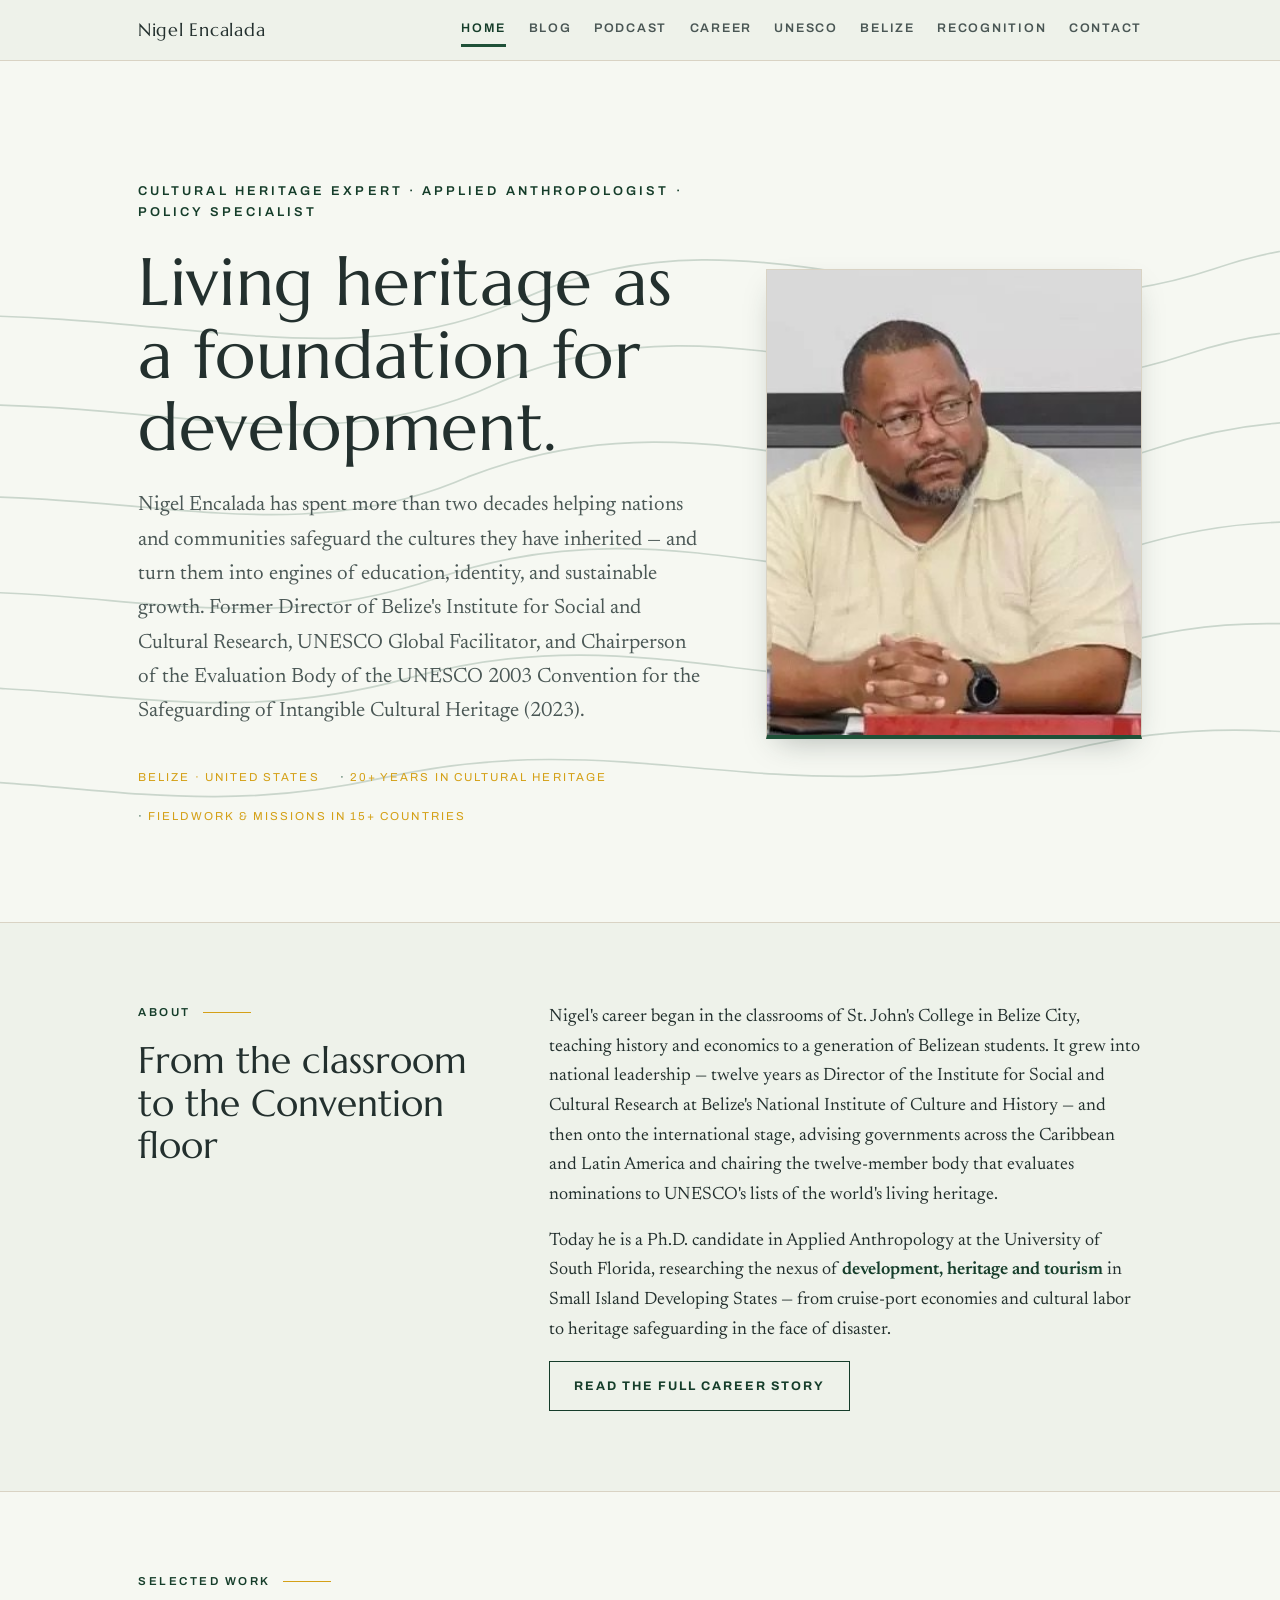
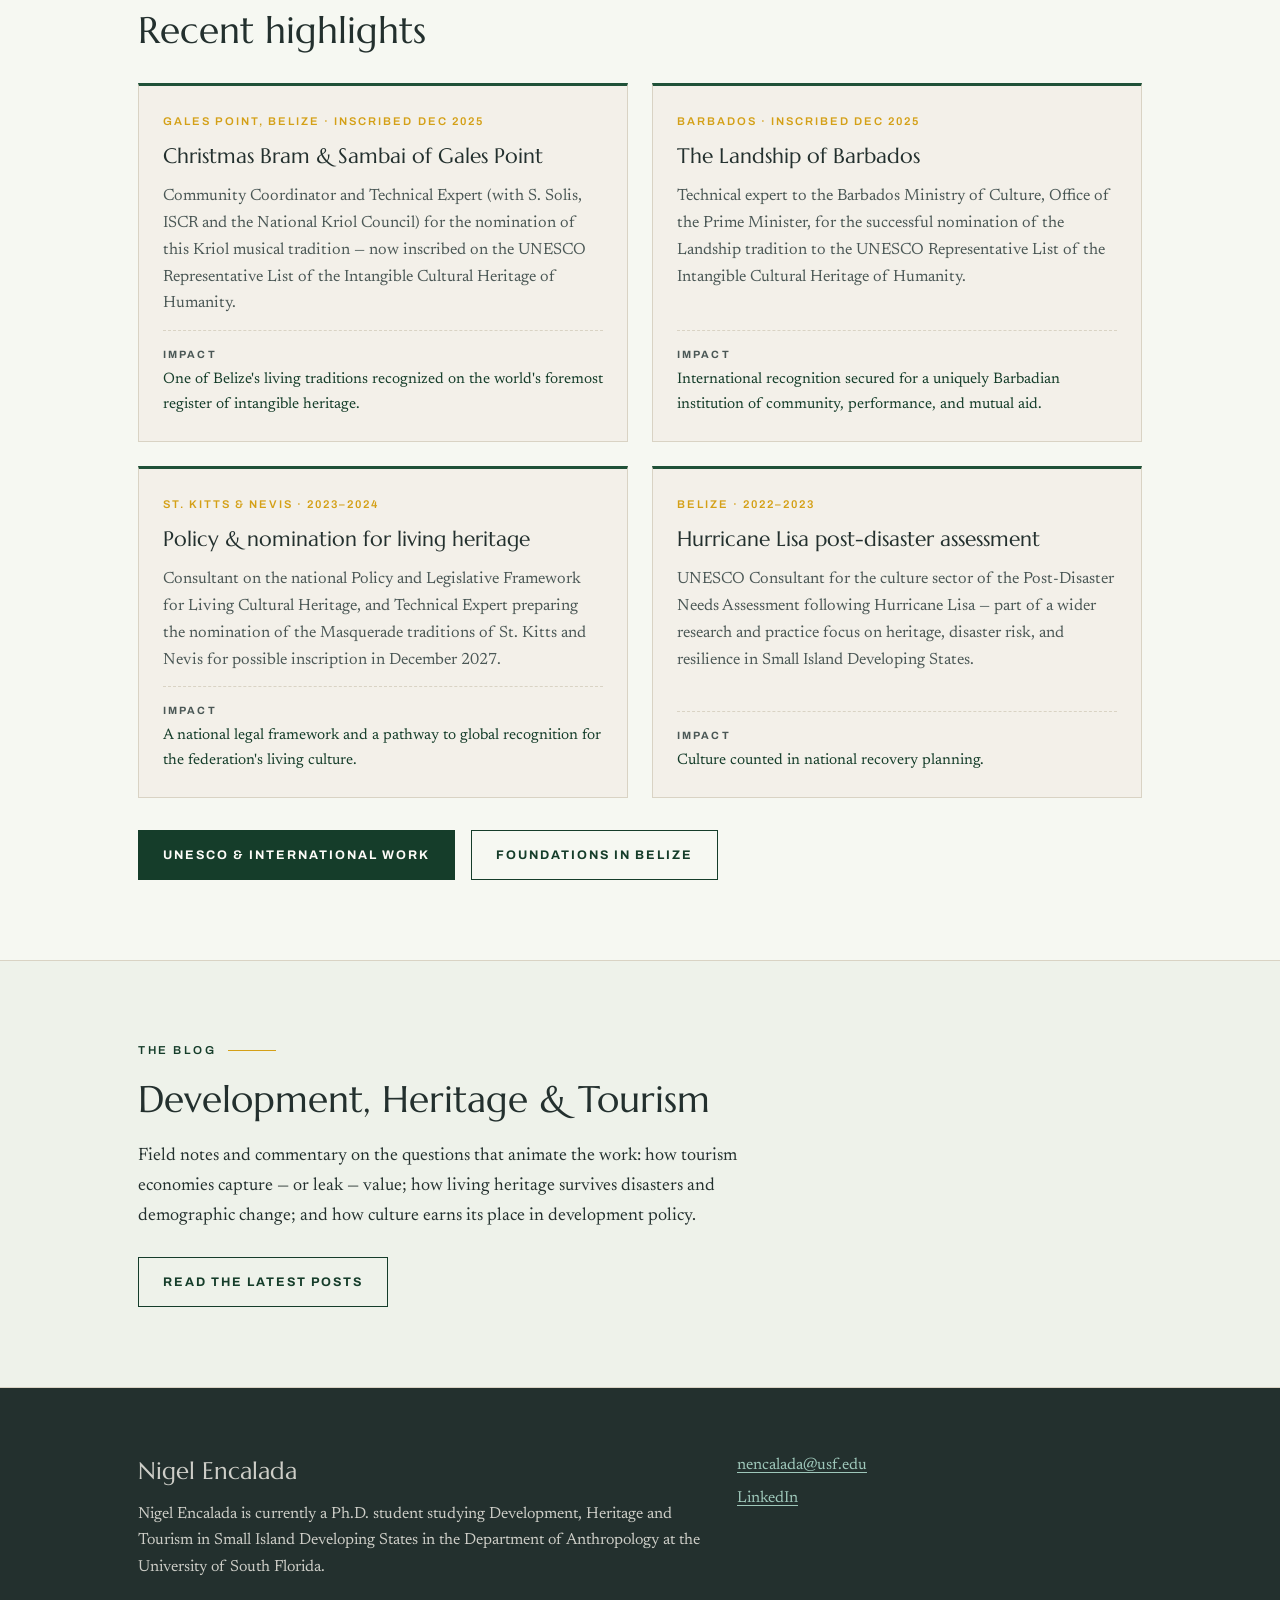
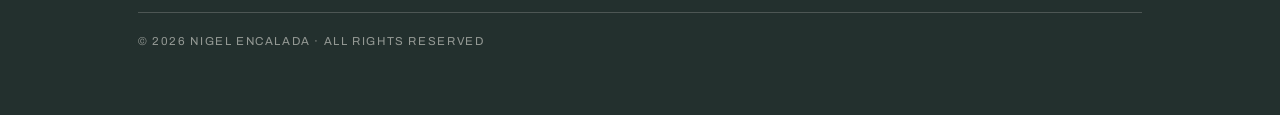
==== index.html @ ee29b657 "Add files via upload" ====
<!DOCTYPE html>
<html lang="en">
<head>
<meta charset="UTF-8">
<meta name="viewport" content="width=device-width, initial-scale=1.0">
<title>Nigel Encalada &mdash; Cultural Heritage Expert &middot; Applied Anthropologist</title>
<meta name="description" content="Nigel Encalada is a cultural heritage expert, applied anthropologist, and UNESCO Global Facilitator with two decades of leadership in cultural policy and heritage-led development.">
<link rel="preconnect" href="https://fonts.googleapis.com">
<link rel="preconnect" href="https://fonts.gstatic.com" crossorigin>
<link href="https://fonts.googleapis.com/css2?family=Archivo:wght@500;600;700&family=Marcellus&family=Newsreader:ital,opsz,wght@0,6..72,400;0,6..72,600;1,6..72,400&family=Sora:wght@700;800&display=swap" rel="stylesheet">
<link rel="stylesheet" href="style.css">
<style>:root{ --accent:#1f5138; --accent-deep:#153d2a; --page-bg:#eef2ea; --page-bg-alt:#f6f8f2; }
.hero-grid{ display:grid; gap:clamp(2rem,5vw,4rem); align-items:center; }
@media (min-width:860px){
  .hero-grid{ grid-template-columns: 1.5fr 1fr; }
}
.hero-portrait{ margin:0; position:relative; }
.hero-portrait img{
  width:100%; aspect-ratio:4/5; object-fit:cover;
  border:1px solid var(--line);
  border-bottom:4px solid var(--accent);
  background:var(--stone-deep);
  box-shadow:0 12px 30px -12px rgba(35,48,46,0.35);
}
/* graceful placeholder if the photo file isn't there yet */
.hero-portrait img.missing{
  min-height:340px;
  display:flex;
  position:relative;
}
.hero-portrait img.missing::after{
  content:"Your photo here";
  position:absolute; inset:0;
  display:flex; align-items:center; justify-content:center;
  font-family:var(--font-label); font-size:0.72rem; letter-spacing:0.18em;
  text-transform:uppercase; color:var(--ink-soft);
  background:var(--stone-deep);
}
@media (max-width:859px){
  .hero-portrait{ max-width:320px; }
}</style>
</head>
<body>

<header class="site-header">
  <div class="inner">
    <a class="wordmark" href="index.html">Nigel Encalada</a>
    <nav class="primary" aria-label="Main navigation">
      <a href="index.html" aria-current="page">Home</a>
      <a href="blog.html">Blog</a>
      <a href="podcast.html">Podcast</a>
      <a href="career.html">Career</a>
      <a href="unesco.html">UNESCO</a>
      <a href="belize.html">Belize</a>
      <a href="recognition.html">Recognition</a>
      <a href="#contact">Contact</a>
    </nav>
  </div>
</header>

<main>

  <!-- ================= HERO ================= -->
  <section class="hero">
    <svg class="contours" viewBox="0 0 1200 600" preserveAspectRatio="xMidYMid slice" aria-hidden="true" fill="none" stroke="currentColor" stroke-width="1.2">
      <path d="M-50,520 C150,470 240,540 420,500 C600,460 690,530 900,480 C1060,442 1150,500 1260,470"/>
      <path d="M-50,460 C160,400 260,480 440,430 C620,380 720,470 920,410 C1080,362 1160,430 1260,400"/>
      <path d="M-50,395 C170,330 290,420 460,360 C640,300 750,400 940,340 C1100,290 1180,360 1260,330"/>
      <path d="M-50,330 C180,260 320,360 480,290 C660,220 780,330 960,270 C1110,220 1190,290 1260,260"/>
      <path d="M-50,265 C190,195 340,300 500,225 C670,150 800,265 980,205 C1120,158 1200,225 1260,195"/>
      <path d="M-50,200 C200,135 360,240 520,165 C685,90 820,205 1000,145 C1130,100 1210,160 1260,135"/>
      <circle cx="845" cy="255" r="3.5" fill="currentColor" stroke="none"/>
      <path d="M845,255 L845,225 M845,255 L875,255" stroke-width="1"/>
    </svg>

    <div class="inner hero-grid">
      <div class="hero-text">
        <p class="role">Cultural Heritage Expert &middot; Applied Anthropologist &middot; Policy Specialist</p>
        <h1>Living heritage as a foundation for development.</h1>
        <p class="lede">
          Nigel Encalada has spent more than two decades helping nations and communities
          safeguard the cultures they have inherited &mdash; and turn them into engines of
          education, identity, and sustainable growth. Former Director of Belize's
          Institute for Social and Cultural Research, UNESCO Global Facilitator, and
          Chairperson of the Evaluation Body of the UNESCO 2003 Convention for the
          Safeguarding of Intangible Cultural Heritage (2023).
        </p>
        <p class="fieldmark">
          <span>Belize &middot; United States</span>
          <span>20+ years in cultural heritage</span>
          <span>Fieldwork &amp; missions in 15+ countries</span>
        </p>
      </div>

      <!-- ==================================================================
           YOUR PORTRAIT:
           1. Put your photo in the "images" folder (create it if needed).
           2. Change src below to your filename, e.g. images/nigel.jpg
           3. Delete the class="portrait-placeholder" so the frame styling
              switches to a real photo (or just leave it &mdash; it works either way).
           A vertical/portrait photo ~800x1000px, saved as .jpg, looks best.
           ================================================================== -->
      <figure class="hero-portrait">
        <img src="images/portrait.jpg" alt="Portrait of Nigel Encalada"
             class="portrait-placeholder"
             onerror="this.classList.add('missing')">
      </figure>
    </div>
  </section>

  <!-- ================= ABOUT TEASER ================= -->
  <section class="band">
    <div class="inner two-col">
      <div>
        <p class="eyebrow">About</p>
        <h2>From the classroom to the Convention floor</h2>
      </div>
      <div class="prose">
        <p>Nigel's career began in the classrooms of St. John's College in Belize City,
        teaching history and economics to a generation of Belizean students. It grew
        into national leadership &mdash; twelve years as Director of the Institute for Social
        and Cultural Research at Belize's National Institute of Culture and History &mdash;
        and then onto the international stage, advising governments across the
        Caribbean and Latin America and chairing the twelve-member body that evaluates
        nominations to UNESCO's lists of the world's living heritage.</p>
        <p>Today he is a Ph.D. candidate in Applied Anthropology at the University of
        South Florida, researching the nexus of <strong>development, heritage and
        tourism</strong> in Small Island Developing States &mdash; from cruise-port economies
        and cultural labor to heritage safeguarding in the face of disaster.</p>
        <p><a class="btn ghost" href="career.html">Read the full career story</a></p>
      </div>
    </div>
  </section>

  <!-- ================= FEATURED WORK ================= -->
  <section class="band alt">
    <div class="inner">
      <p class="eyebrow">Selected work</p>
      <h2>Recent highlights</h2>

      <div class="projects">
        <article class="project">
          <p class="where">Gales Point, Belize &middot; Inscribed Dec 2025</p>
          <h3>Christmas Bram &amp; Sambai of Gales Point</h3>
          <p>Community Coordinator and Technical Expert (with S. Solis, ISCR and the
          National Kriol Council) for the nomination of this Kriol musical tradition &mdash;
          now inscribed on the UNESCO Representative List of the Intangible Cultural
          Heritage of Humanity.</p>
          <p class="impact">One of Belize's living traditions recognized on the world's
          foremost register of intangible heritage.</p>
        </article>

        <article class="project">
          <p class="where">Barbados &middot; Inscribed Dec 2025</p>
          <h3>The Landship of Barbados</h3>
          <p>Technical expert to the Barbados Ministry of Culture, Office of the Prime
          Minister, for the successful nomination of the Landship tradition to the
          UNESCO Representative List of the Intangible Cultural Heritage of Humanity.</p>
          <p class="impact">International recognition secured for a uniquely Barbadian
          institution of community, performance, and mutual aid.</p>
        </article>

        <article class="project">
          <p class="where">St. Kitts &amp; Nevis &middot; 2023&ndash;2024</p>
          <h3>Policy &amp; nomination for living heritage</h3>
          <p>Consultant on the national Policy and Legislative Framework for Living
          Cultural Heritage, and Technical Expert preparing the nomination of the
          Masquerade traditions of St. Kitts and Nevis for possible inscription in
          December 2027.</p>
          <p class="impact">A national legal framework and a pathway to global
          recognition for the federation's living culture.</p>
        </article>

        <article class="project">
          <p class="where">Belize &middot; 2022&ndash;2023</p>
          <h3>Hurricane Lisa post-disaster assessment</h3>
          <p>UNESCO Consultant for the culture sector of the Post-Disaster Needs
          Assessment following Hurricane Lisa &mdash; part of a wider research and practice
          focus on heritage, disaster risk, and resilience in Small Island Developing
          States.</p>
          <p class="impact">Culture counted in national recovery planning.</p>
        </article>
      </div>

      <p style="margin-top:2rem">
        <a class="btn" href="unesco.html">UNESCO &amp; international work</a>
        &nbsp;&nbsp;
        <a class="btn ghost" href="belize.html">Foundations in Belize</a>
      </p>
    </div>
  </section>

  <!-- ================= BLOG TEASER ================= -->
  <section class="band">
    <div class="inner">
      <p class="eyebrow">The blog</p>
      <h2>Development, Heritage &amp; Tourism</h2>
      <p class="prose">Field notes and commentary on the questions that animate the
      work: how tourism economies capture &mdash; or leak &mdash; value; how living heritage
      survives disasters and demographic change; and how culture earns its place in
      development policy.</p>
      <p style="margin-top:1.6rem"><a class="btn ghost" href="blog.html">Read the latest posts</a></p>
    </div>
  </section>

</main>

<!-- ================= FOOTER / CONTACT ================= -->
<footer class="site-footer" id="contact">
  <div class="inner">
    <div>
      <p class="contact-name">Nigel Encalada</p>
      <p>Nigel Encalada is currently a Ph.D. student studying Development, Heritage
      and Tourism in Small Island Developing States in the Department of Anthropology
      at the University of South Florida.</p>
    </div>
    <div class="links">
      <a href="mailto:nencalada@usf.edu">nencalada@usf.edu</a>
      <a href="https://www.linkedin.com/in/nigel-encalada-08b03880/" rel="me">LinkedIn</a>
    </div>
    <p class="fineprint">&copy; 2026 Nigel Encalada &middot; All rights reserved</p>
  </div>
</footer>

</body>
</html>
---- style.css ----
/* ============================================================
   PERSONAL SITE — SHARED STYLES
   Palette: limestone / deep pine ink / verdigris / bronze
   Type: Marcellus (display) · Newsreader (body) · Archivo (labels)
   You should not need to edit this file for routine updates.
   ============================================================ */

:root {
  --stone: #f3f0e9;
  --stone-deep: #e8e3d6;
  --ink: #23302e;
  --ink-soft: #4a5755;
  --line: #d9d3c4;
  --white: #fdfcf8;

  /* Per-page background wash — each page may override these two.
     Defaults are the neutral stone/white used on the home page. */
  --page-bg: #eef2ea;
  --page-bg-alt: #f6f8f2;

  /* ---- PER-PAGE ACCENT ----
     Each page sets --accent and --accent-deep in its own <style> block.
     Everything colorful (headings' eyebrows, links, card borders, buttons)
     points to these two variables. The defaults below are the "home" teal;
     inner pages override them. --secondary stays constant as a warm counterpoint. */
  --accent: #1f5138;         /* forest green — default */
  --accent-deep: #153d2a;
  --secondary: #d4a017;      /* gold, shared across pages */

  /* Convenience aliases so older rules keep working */
  --verdigris: var(--accent);
  --verdigris-deep: var(--accent-deep);
  --bronze: var(--secondary);

  --font-display: "Marcellus", serif;
  --font-body: "Newsreader", Georgia, serif;
  --font-label: "Archivo", system-ui, sans-serif;

  --measure: 66ch;
  --pad: clamp(1.25rem, 4vw, 3rem);
}

* { box-sizing: border-box; margin: 0; padding: 0; }

html { scroll-behavior: smooth; }
@media (prefers-reduced-motion: reduce) {
  html { scroll-behavior: auto; }
  *, *::before, *::after { animation: none !important; transition: none !important; }
}

body {
  background: var(--page-bg);
  color: var(--ink);
  font-family: var(--font-body);
  font-size: 1.125rem;
  line-height: 1.65;
  -webkit-font-smoothing: antialiased;
}

a { color: var(--verdigris-deep); text-decoration-thickness: 1px; text-underline-offset: 3px; }
a:hover { color: var(--bronze); }
a:focus-visible, button:focus-visible {
  outline: 2px solid var(--verdigris);
  outline-offset: 3px;
  border-radius: 2px;
}

img { max-width: 100%; display: block; }

/* ---------- labels / eyebrows ---------- */
.eyebrow {
  font-family: var(--font-label);
  font-size: 0.72rem;
  font-weight: 600;
  letter-spacing: 0.22em;
  text-transform: uppercase;
  color: var(--verdigris-deep);
  display: flex;
  align-items: center;
  gap: 0.75rem;
  margin-bottom: 1.1rem;
}
.eyebrow::after { content: ""; height: 1px; width: 3rem; background: var(--bronze); }

/* ---------- header / nav ---------- */
.site-header {
  position: sticky; top: 0; z-index: 50;
  background: color-mix(in srgb, var(--page-bg) 88%, transparent);
  backdrop-filter: blur(8px);
  border-bottom: 1px solid var(--line);
}
.site-header .inner {
  max-width: 1100px; margin: 0 auto; padding: 0.85rem var(--pad);
  display: flex; align-items: center; justify-content: space-between; gap: 1rem;
}
.wordmark {
  font-family: var(--font-display);
  font-size: 1.15rem; letter-spacing: 0.04em;
  color: var(--ink); text-decoration: none;
  display: inline-flex; align-items: center;
}
.wordmark:hover { color: var(--verdigris-deep); }
.brand-logo {
  height: 30px; width: auto; display: block;
  transition: opacity 160ms ease;
}
.wordmark:hover .brand-logo { opacity: 0.78; }
@media (max-width: 520px){ .brand-logo{ height: 24px; } }
nav.primary { display: flex; gap: 1.4rem; flex-wrap: wrap; }
nav.primary a {
  font-family: var(--font-label);
  font-size: 0.78rem; font-weight: 600;
  letter-spacing: 0.14em; text-transform: uppercase;
  color: var(--ink-soft); text-decoration: none;
  padding: 0.3rem 0;
  border-bottom: 2px solid transparent;
}
nav.primary a:hover { color: var(--verdigris-deep); }
nav.primary a[aria-current="page"] {
  color: var(--accent-deep);
  border-bottom-color: var(--accent);
  border-bottom-width: 3px;
}

/* ---------- hero ---------- */
.hero {
  position: relative;
  overflow: hidden;
  border-bottom: 1px solid var(--line);
  background: var(--page-bg-alt);
}
.hero .contours {
  position: absolute; inset: 0;
  width: 100%; height: 100%;
  color: var(--accent);
  opacity: 0.20;
  pointer-events: none;
}
.hero .inner {
  position: relative;
  max-width: 1100px; margin: 0 auto;
  padding: clamp(4rem, 10vw, 7.5rem) var(--pad) clamp(3rem, 8vw, 6rem);
}
.hero h1 {
  font-family: var(--font-display);
  font-weight: 400;
  font-size: clamp(2.4rem, 6vw, 4.2rem);
  line-height: 1.08;
  letter-spacing: 0.01em;
  max-width: 18ch;
}
.hero .role {
  font-family: var(--font-label);
  font-size: 0.8rem; font-weight: 600;
  letter-spacing: 0.24em; text-transform: uppercase;
  color: var(--verdigris-deep);
  margin-bottom: 1.4rem;
}
.hero .lede {
  margin-top: 1.6rem;
  max-width: 52ch;
  font-size: clamp(1.15rem, 2vw, 1.3rem);
  color: var(--ink-soft);
}
.hero .fieldmark {
  margin-top: 2.4rem;
  font-family: var(--font-label);
  font-size: 0.72rem; letter-spacing: 0.18em;
  color: var(--bronze);
  text-transform: uppercase;
  display: flex; gap: 1.25rem; flex-wrap: wrap;
}
.hero .fieldmark span::before { content: "· "; color: var(--verdigris); }
.hero .fieldmark span:first-child::before { content: ""; }

/* ---------- generic sections ---------- */
main { display: block; }
section.band { border-bottom: 1px solid var(--line); }
section.band.alt { background: var(--page-bg-alt); }
.band .inner {
  max-width: 1100px; margin: 0 auto;
  padding: clamp(3rem, 7vw, 5rem) var(--pad);
}
h2 {
  font-family: var(--font-display);
  font-weight: 400;
  font-size: clamp(1.7rem, 3.4vw, 2.3rem);
  line-height: 1.15;
  margin-bottom: 1.4rem;
}
h3 {
  font-family: var(--font-display);
  font-weight: 400;
  font-size: 1.3rem;
  line-height: 1.3;
}
.prose { max-width: var(--measure); }
.prose p + p { margin-top: 1rem; }
.prose strong { color: var(--verdigris-deep); font-weight: 600; }

.two-col {
  display: grid; gap: 2.5rem;
  grid-template-columns: minmax(0, 1fr);
}
@media (min-width: 820px) {
  .two-col { grid-template-columns: 1fr 1.6fr; align-items: start; }
}

/* ---------- project cards ---------- */
.projects {
  display: grid; gap: 1.5rem;
  grid-template-columns: 1fr;
  margin-top: 2rem;
}
@media (min-width: 760px) { .projects { grid-template-columns: 1fr 1fr; } }
.project {
  background: var(--white);
  border: 1px solid var(--line);
  border-top: 3px solid var(--verdigris);
  padding: 1.6rem 1.5rem 1.5rem;
  display: flex; flex-direction: column; gap: 0.8rem;
}
section.band.alt .project { background: var(--stone); }
.project .where {
  font-family: var(--font-label);
  font-size: 0.7rem; font-weight: 600;
  letter-spacing: 0.18em; text-transform: uppercase;
  color: var(--bronze);
}
.project p { font-size: 1.02rem; color: var(--ink-soft); }
.project .impact {
  margin-top: auto; padding-top: 0.9rem;
  border-top: 1px dashed var(--line);
  font-size: 0.95rem;
  color: var(--verdigris-deep);
}
.project .impact::before {
  content: "Impact";
  display: block;
  font-family: var(--font-label);
  font-size: 0.66rem; font-weight: 700;
  letter-spacing: 0.2em; text-transform: uppercase;
  color: var(--ink-soft);
  margin-bottom: 0.25rem;
}

/* ---------- timeline (career page) ---------- */
.timeline { margin-top: 2.5rem; display: grid; gap: 0; }
.tl-item {
  display: grid;
  grid-template-columns: 7.5rem 1fr;
  gap: 1.5rem;
  padding: 1.6rem 0;
  border-top: 1px solid var(--line);
}
.tl-item:last-child { border-bottom: 1px solid var(--line); }
.tl-when {
  font-family: var(--font-label);
  font-size: 0.78rem; font-weight: 600;
  letter-spacing: 0.12em;
  color: var(--verdigris-deep);
  padding-top: 0.35rem;
}
.tl-body h3 { margin-bottom: 0.2rem; }
.tl-body .org {
  font-family: var(--font-label);
  font-size: 0.78rem; letter-spacing: 0.1em;
  text-transform: uppercase; color: var(--bronze);
  margin-bottom: 0.6rem;
}
.tl-body p { font-size: 1.02rem; color: var(--ink-soft); max-width: 60ch; }
.tl-body ul { margin: 0.6rem 0 0 1.1rem; color: var(--ink-soft); font-size: 1.0rem; }
.tl-body li + li { margin-top: 0.3rem; }
@media (max-width: 620px) {
  .tl-item { grid-template-columns: 1fr; gap: 0.4rem; }
}

/* ---------- recognition lists ---------- */
.rec-group { margin-top: 2.2rem; }
.rec-group h3 { margin-bottom: 0.9rem; }
.rec-list { list-style: none; }
.rec-list li {
  padding: 0.85rem 0;
  border-top: 1px solid var(--line);
  display: grid; gap: 0.2rem;
  max-width: 70ch;
}
.rec-list li:last-child { border-bottom: 1px solid var(--line); }
.rec-list .what { font-size: 1.05rem; }
.rec-list .meta {
  font-family: var(--font-label);
  font-size: 0.74rem; letter-spacing: 0.12em;
  text-transform: uppercase; color: var(--ink-soft);
}

/* ---------- updates ---------- */
.updates { margin-top: 2rem; display: grid; gap: 0; max-width: 74ch; }
.update {
  display: grid; grid-template-columns: 7.5rem 1fr; gap: 1.5rem;
  padding: 1.2rem 0; border-top: 1px solid var(--line);
}
.update:last-child { border-bottom: 1px solid var(--line); }
.update time {
  font-family: var(--font-label);
  font-size: 0.76rem; font-weight: 600; letter-spacing: 0.12em;
  color: var(--verdigris-deep); padding-top: 0.3rem;
}
.update p { font-size: 1.02rem; color: var(--ink-soft); }
.update p strong { color: var(--ink); font-weight: 600; }
@media (max-width: 620px) {
  .update { grid-template-columns: 1fr; gap: 0.3rem; }
}

/* ---------- buttons ---------- */
.btn {
  display: inline-block;
  font-family: var(--font-label);
  font-size: 0.78rem; font-weight: 700;
  letter-spacing: 0.16em; text-transform: uppercase;
  color: var(--white); background: var(--verdigris-deep);
  padding: 0.85rem 1.5rem;
  text-decoration: none;
  border: 1px solid var(--verdigris-deep);
  transition: background 160ms ease;
}
.btn:hover { background: var(--ink); border-color: var(--ink); color: var(--white); }
.btn.ghost {
  background: transparent; color: var(--verdigris-deep);
}
.btn.ghost:hover { background: var(--verdigris-deep); color: var(--white); }

/* ---------- footer ---------- */
footer.site-footer {
  background: var(--ink);
  color: var(--stone);
}
footer.site-footer .inner {
  max-width: 1100px; margin: 0 auto;
  padding: clamp(2.5rem, 6vw, 4rem) var(--pad);
  display: grid; gap: 2rem;
}
@media (min-width: 760px) {
  footer.site-footer .inner { grid-template-columns: 1.4fr 1fr; align-items: start; }
}
footer .contact-name {
  font-family: var(--font-display);
  font-size: 1.5rem; margin-bottom: 0.6rem;
}
footer p, footer a { color: color-mix(in srgb, var(--stone) 82%, transparent); font-size: 1rem; }
footer a { color: #9ec7ba; }
footer a:hover { color: var(--white); }
footer .links { display: grid; gap: 0.4rem; }
footer .fineprint {
  grid-column: 1 / -1;
  border-top: 1px solid color-mix(in srgb, var(--stone) 20%, transparent);
  padding-top: 1.2rem;
  font-family: var(--font-label);
  font-size: 0.72rem; letter-spacing: 0.14em; text-transform: uppercase;
  color: color-mix(in srgb, var(--stone) 55%, transparent);
}

/* ---------- photo gallery ---------- */
.gallery {
  display: grid; gap: 1rem;
  grid-template-columns: repeat(auto-fill, minmax(220px, 1fr));
  margin-top: 2rem;
}
.gallery figure {
  background: var(--white);
  border: 1px solid var(--line);
  padding: 0.6rem;
}
.gallery img { width: 100%; height: 220px; object-fit: cover; }
.gallery figcaption {
  font-family: var(--font-label);
  font-size: 0.72rem; letter-spacing: 0.08em;
  color: var(--ink-soft);
  padding-top: 0.55rem;
  text-transform: uppercase;
}

/* ---------- blog posts ---------- */
.post {
  max-width: var(--measure);
  padding: 2.5rem 0;
  border-top: 1px solid var(--line);
}
.post:first-of-type { border-top: none; padding-top: 0.5rem; }
.post .post-meta {
  font-family: var(--font-label);
  font-size: 0.74rem; font-weight: 600;
  letter-spacing: 0.16em; text-transform: uppercase;
  color: var(--verdigris-deep);
  margin-bottom: 0.7rem;
}
.post h3 { font-size: 1.55rem; margin-bottom: 0.9rem; }
.post p + p { margin-top: 1rem; }
.post p { color: var(--ink-soft); }

/* ---------- podcast episodes ---------- */
.episode {
  max-width: var(--measure);
  padding: 1.8rem 0;
  border-top: 1px solid var(--line);
  display: grid;
  grid-template-columns: 3.5rem 1fr;
  gap: 1.4rem;
}
.episode:first-of-type { border-top: none; }
.episode .ep-num {
  font-family: var(--font-display);
  font-size: 1.6rem;
  color: var(--accent);
  line-height: 1;
  padding-top: 0.2rem;
}
.episode .ep-meta {
  font-family: var(--font-label);
  font-size: 0.72rem; font-weight: 600;
  letter-spacing: 0.16em; text-transform: uppercase;
  color: var(--accent-deep);
  margin-bottom: 0.5rem;
}
.episode h3 { font-size: 1.3rem; margin-bottom: 0.6rem; }
.episode p { color: var(--ink-soft); font-size: 1.02rem; }
.episode .ep-listen {
  margin-top: 0.9rem;
  display: flex; gap: 1rem; flex-wrap: wrap;
}
.episode .ep-listen a {
  font-family: var(--font-label);
  font-size: 0.74rem; font-weight: 600;
  letter-spacing: 0.1em; text-transform: uppercase;
}
.coming-soon {
  margin-top: 2rem;
  padding: 2.5rem 2rem;
  background: var(--page-bg-alt);
  border: 1px dashed var(--accent);
  text-align: center;
}
.coming-soon .cs-label {
  font-family: var(--font-label);
  font-size: 0.74rem; font-weight: 700;
  letter-spacing: 0.2em; text-transform: uppercase;
  color: var(--accent-deep);
  margin-bottom: 0.6rem;
}
.coming-soon p { color: var(--ink-soft); max-width: 46ch; margin: 0 auto; }
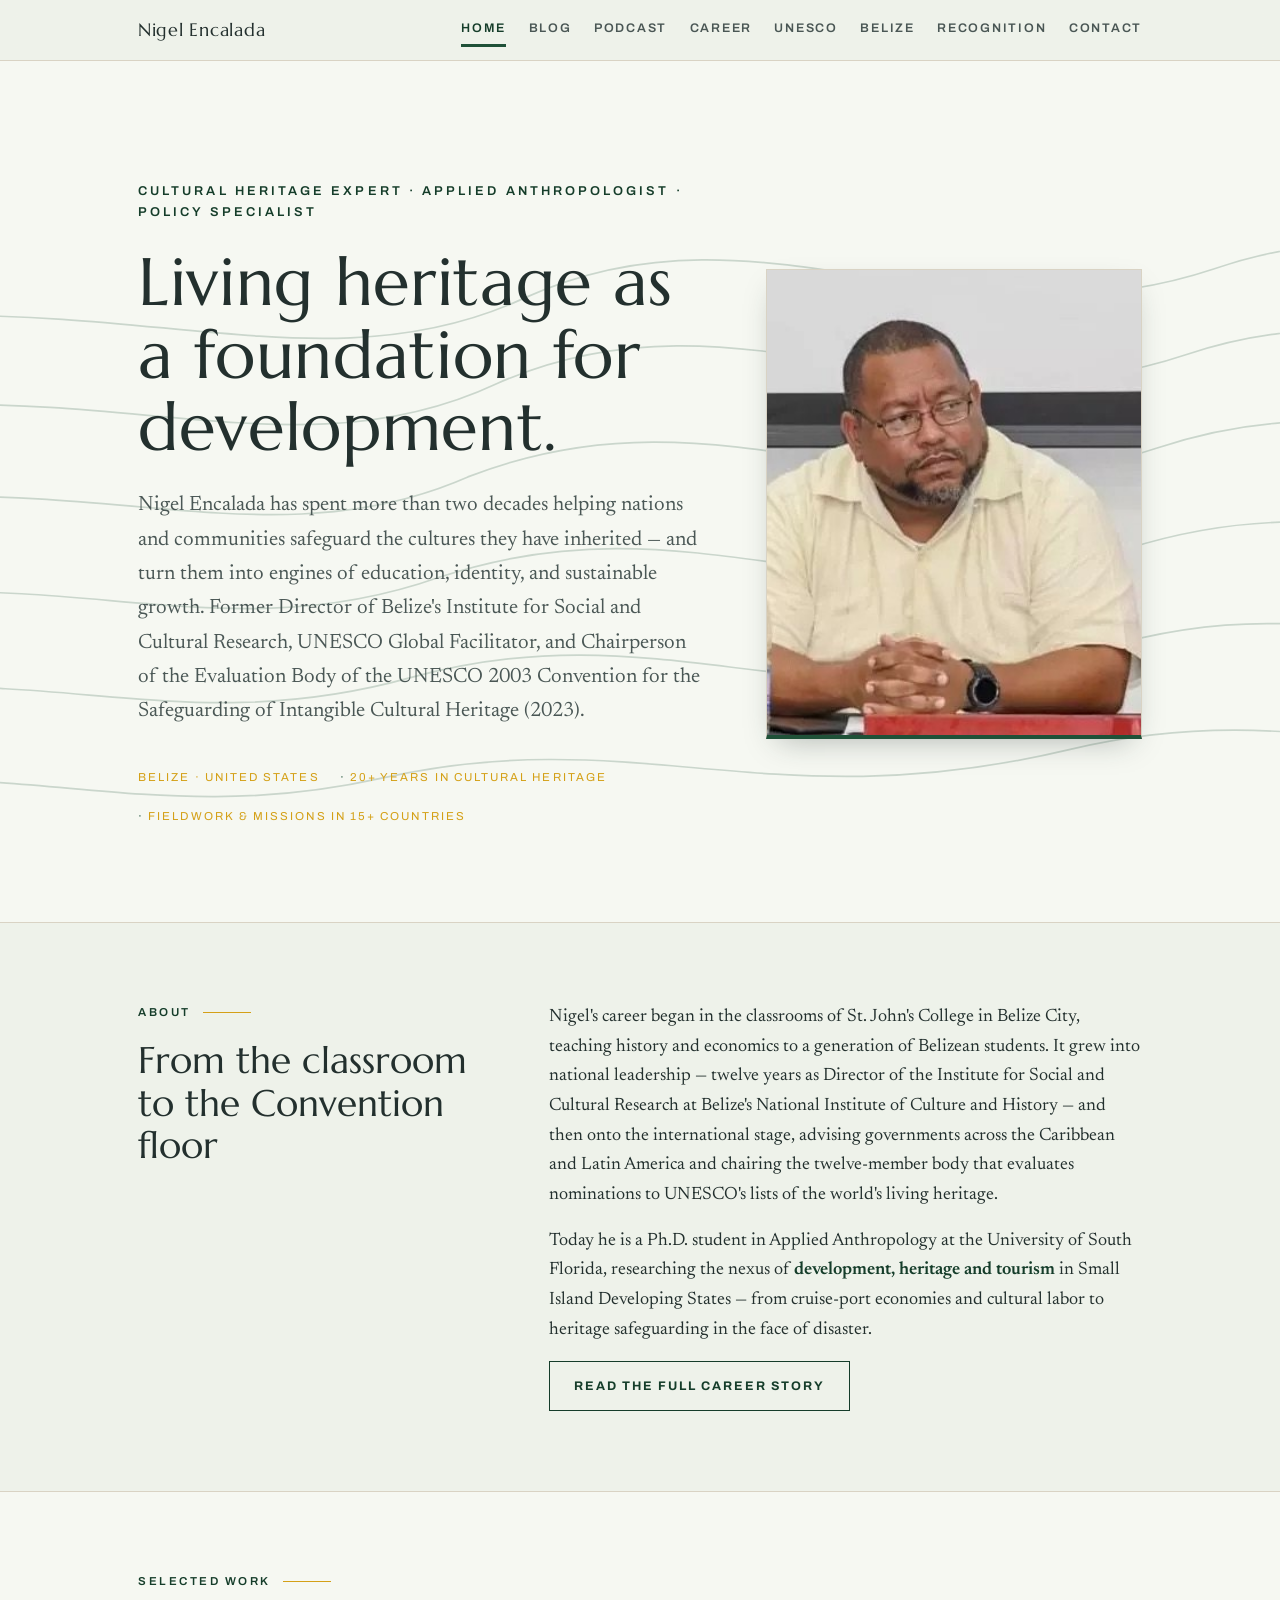
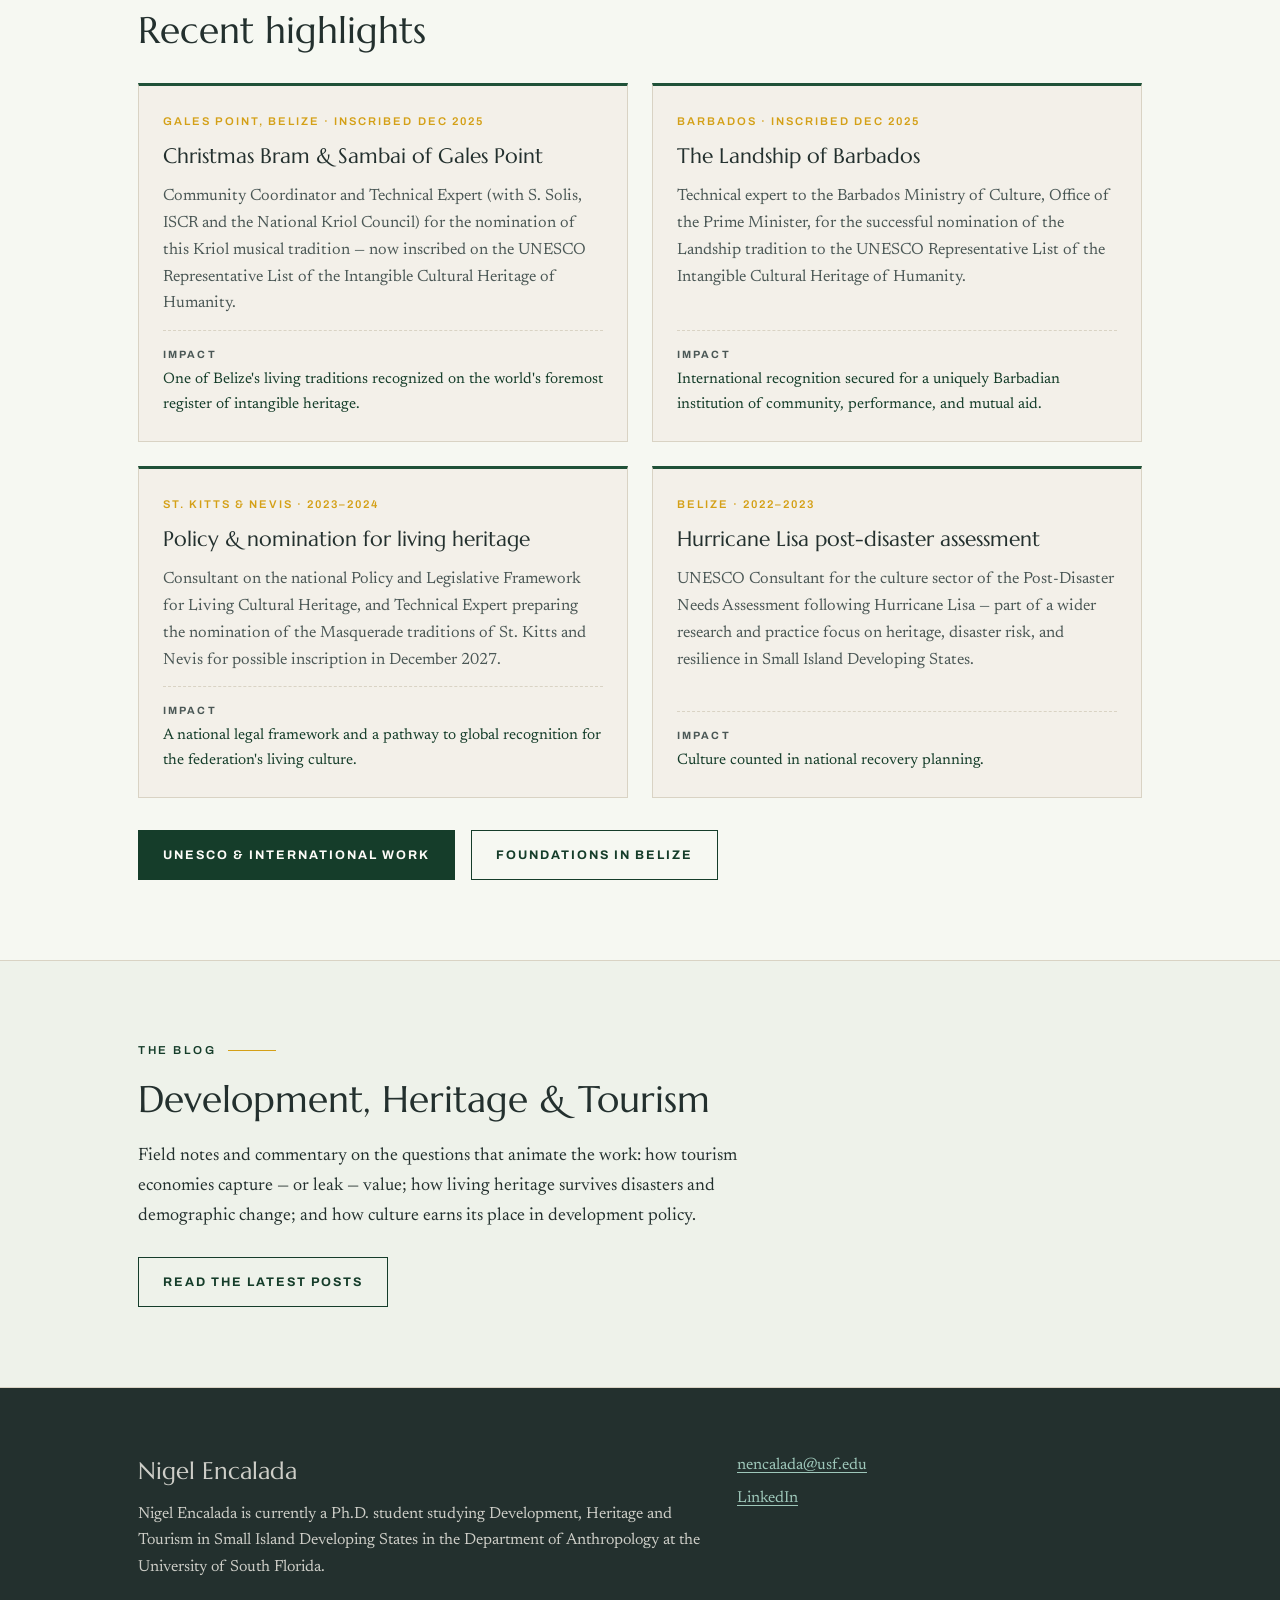
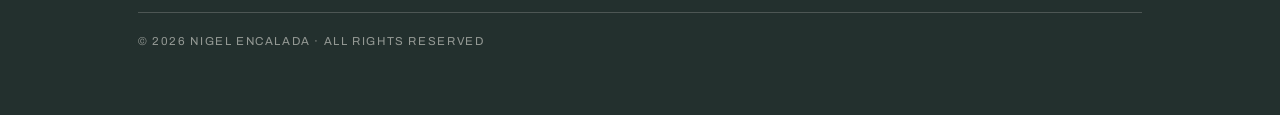
==== commit e76a8e32: "Add files via upload" ====
--- a/index.html
+++ b/index.html
@@ -123,7 +123,7 @@
         and then onto the international stage, advising governments across the
         Caribbean and Latin America and chairing the twelve-member body that evaluates
         nominations to UNESCO's lists of the world's living heritage.</p>
-        <p>Today he is a Ph.D. candidate in Applied Anthropology at the University of
+        <p>Today he is a Ph.D. student in Applied Anthropology at the University of
         South Florida, researching the nexus of <strong>development, heritage and
         tourism</strong> in Small Island Developing States &mdash; from cruise-port economies
         and cultural labor to heritage safeguarding in the face of disaster.</p>
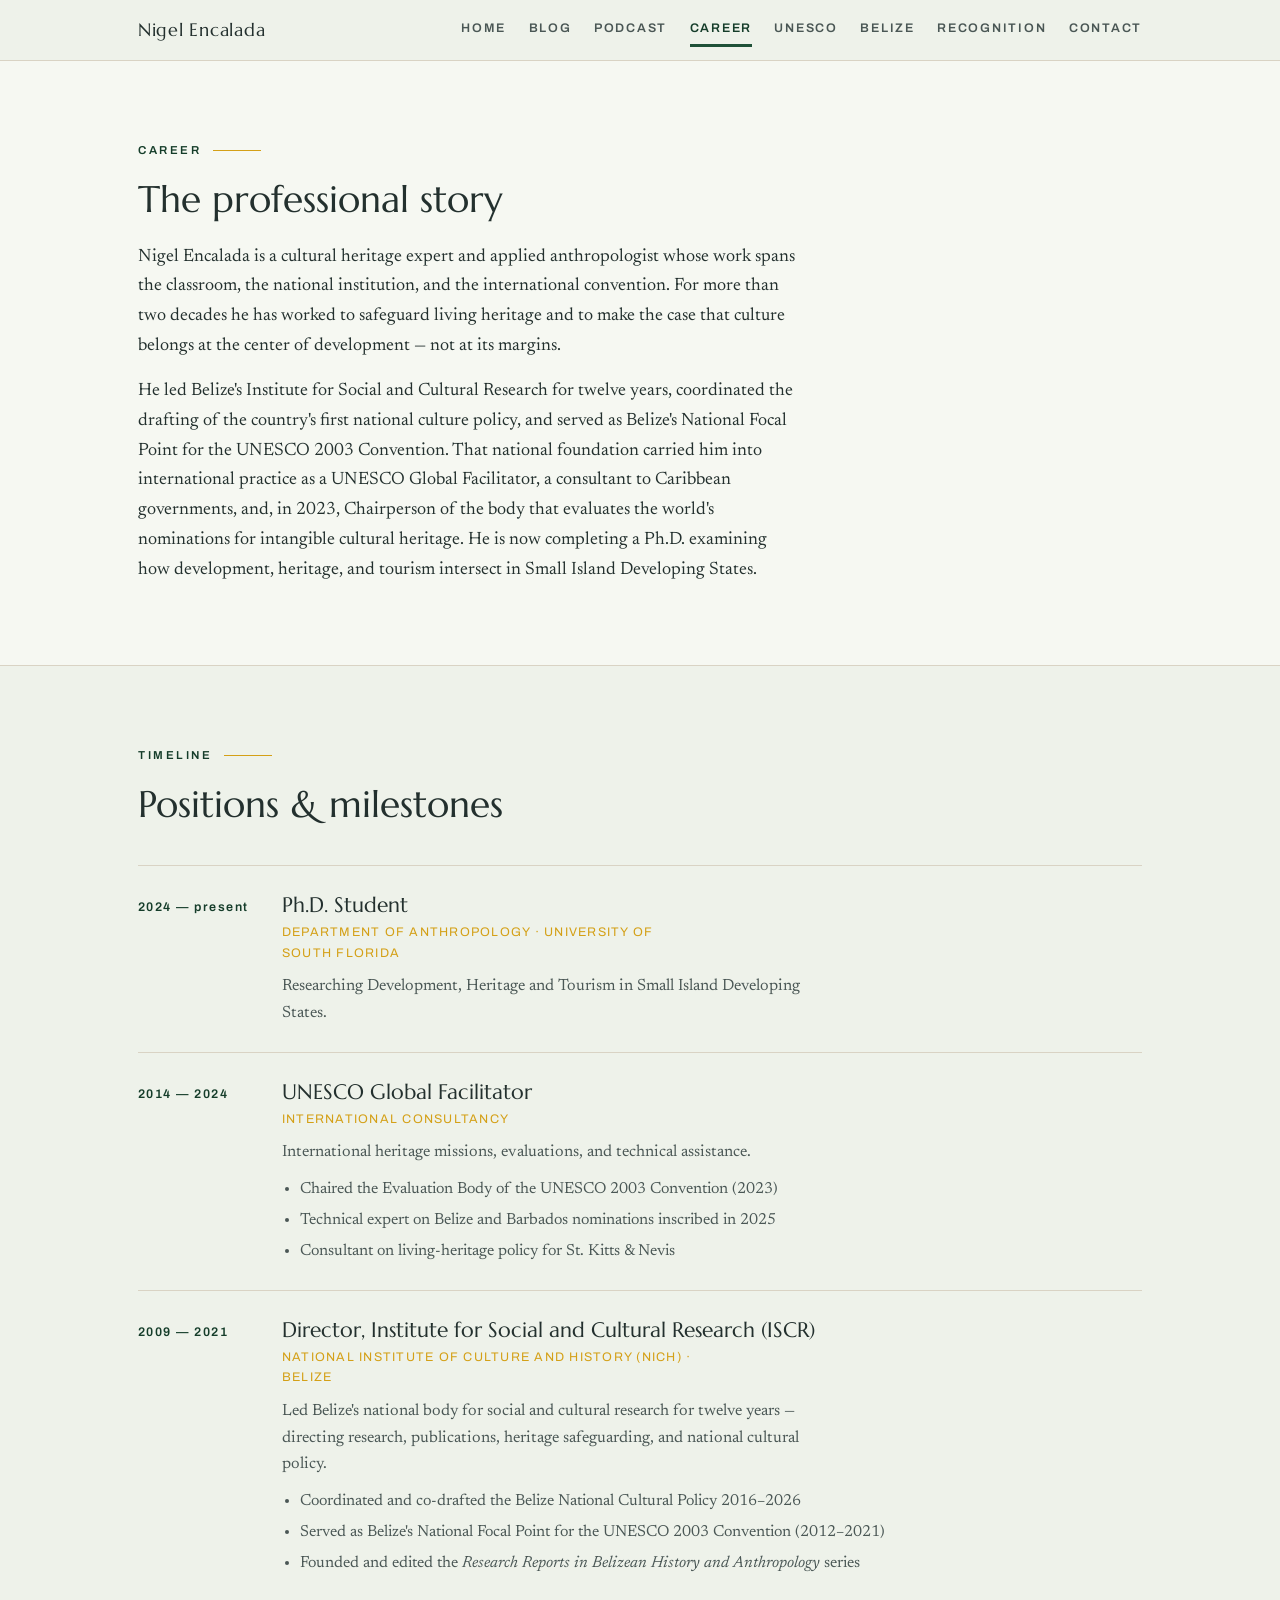
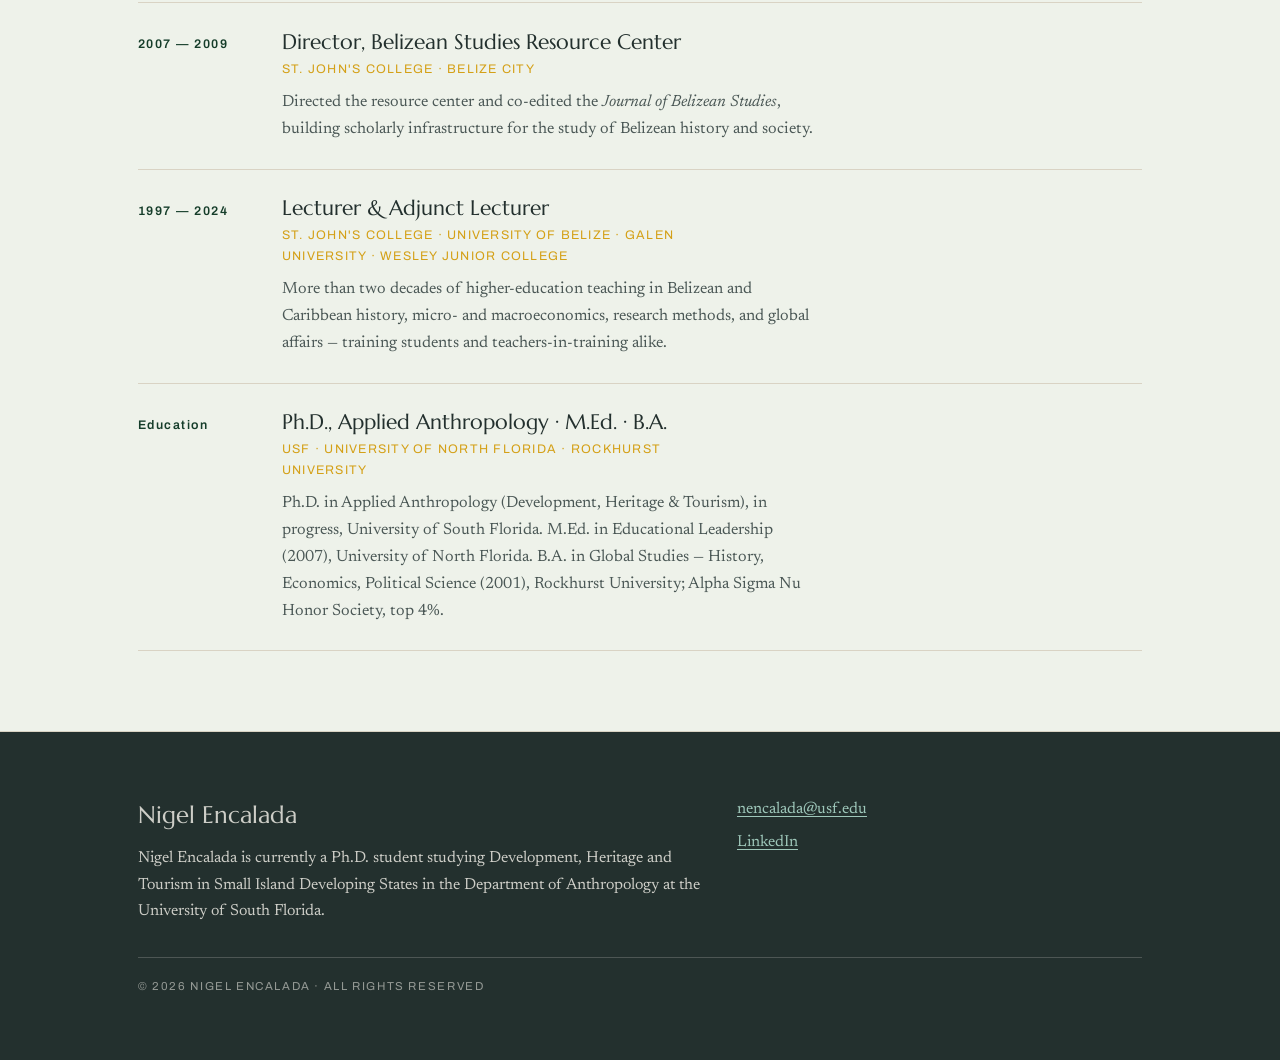
==== commit d103dc1c: "Add files via upload" ====
--- a/index.html
+++ b/index.html
@@ -3,42 +3,13 @@
 <head>
 <meta charset="UTF-8">
 <meta name="viewport" content="width=device-width, initial-scale=1.0">
-<title>Nigel Encalada &mdash; Cultural Heritage Expert &middot; Applied Anthropologist</title>
-<meta name="description" content="Nigel Encalada is a cultural heritage expert, applied anthropologist, and UNESCO Global Facilitator with two decades of leadership in cultural policy and heritage-led development.">
+<title>Career &mdash; Nigel Encalada</title>
+<meta name="description" content="The professional career of Nigel Encalada: cultural policy leadership, higher-education instruction, and international heritage work across two decades.">
 <link rel="preconnect" href="https://fonts.googleapis.com">
 <link rel="preconnect" href="https://fonts.gstatic.com" crossorigin>
 <link href="https://fonts.googleapis.com/css2?family=Archivo:wght@500;600;700&family=Marcellus&family=Newsreader:ital,opsz,wght@0,6..72,400;0,6..72,600;1,6..72,400&family=Sora:wght@700;800&display=swap" rel="stylesheet">
 <link rel="stylesheet" href="style.css">
-<style>:root{ --accent:#1f5138; --accent-deep:#153d2a; --page-bg:#eef2ea; --page-bg-alt:#f6f8f2; }
-.hero-grid{ display:grid; gap:clamp(2rem,5vw,4rem); align-items:center; }
-@media (min-width:860px){
-  .hero-grid{ grid-template-columns: 1.5fr 1fr; }
-}
-.hero-portrait{ margin:0; position:relative; }
-.hero-portrait img{
-  width:100%; aspect-ratio:4/5; object-fit:cover;
-  border:1px solid var(--line);
-  border-bottom:4px solid var(--accent);
-  background:var(--stone-deep);
-  box-shadow:0 12px 30px -12px rgba(35,48,46,0.35);
-}
-/* graceful placeholder if the photo file isn't there yet */
-.hero-portrait img.missing{
-  min-height:340px;
-  display:flex;
-  position:relative;
-}
-.hero-portrait img.missing::after{
-  content:"Your photo here";
-  position:absolute; inset:0;
-  display:flex; align-items:center; justify-content:center;
-  font-family:var(--font-label); font-size:0.72rem; letter-spacing:0.18em;
-  text-transform:uppercase; color:var(--ink-soft);
-  background:var(--stone-deep);
-}
-@media (max-width:859px){
-  .hero-portrait{ max-width:320px; }
-}</style>
+<style>:root{ --accent:#1f5138; --accent-deep:#153d2a; --page-bg:#eef2ea; --page-bg-alt:#f6f8f2; }</style>
 </head>
 <body>
 
@@ -46,166 +17,128 @@
   <div class="inner">
     <a class="wordmark" href="index.html">Nigel Encalada</a>
     <nav class="primary" aria-label="Main navigation">
-      <a href="index.html" aria-current="page">Home</a>
+      <a href="index.html">Home</a>
       <a href="blog.html">Blog</a>
       <a href="podcast.html">Podcast</a>
-      <a href="career.html">Career</a>
+      <a href="career.html" aria-current="page">Career</a>
       <a href="unesco.html">UNESCO</a>
       <a href="belize.html">Belize</a>
       <a href="recognition.html">Recognition</a>
-      <a href="#contact">Contact</a>
+      <a href="index.html#contact">Contact</a>
     </nav>
   </div>
 </header>
 
 <main>
-
-  <!-- ================= HERO ================= -->
-  <section class="hero">
-    <svg class="contours" viewBox="0 0 1200 600" preserveAspectRatio="xMidYMid slice" aria-hidden="true" fill="none" stroke="currentColor" stroke-width="1.2">
-      <path d="M-50,520 C150,470 240,540 420,500 C600,460 690,530 900,480 C1060,442 1150,500 1260,470"/>
-      <path d="M-50,460 C160,400 260,480 440,430 C620,380 720,470 920,410 C1080,362 1160,430 1260,400"/>
-      <path d="M-50,395 C170,330 290,420 460,360 C640,300 750,400 940,340 C1100,290 1180,360 1260,330"/>
-      <path d="M-50,330 C180,260 320,360 480,290 C660,220 780,330 960,270 C1110,220 1190,290 1260,260"/>
-      <path d="M-50,265 C190,195 340,300 500,225 C670,150 800,265 980,205 C1120,158 1200,225 1260,195"/>
-      <path d="M-50,200 C200,135 360,240 520,165 C685,90 820,205 1000,145 C1130,100 1210,160 1260,135"/>
-      <circle cx="845" cy="255" r="3.5" fill="currentColor" stroke="none"/>
-      <path d="M845,255 L845,225 M845,255 L875,255" stroke-width="1"/>
-    </svg>
-
-    <div class="inner hero-grid">
-      <div class="hero-text">
-        <p class="role">Cultural Heritage Expert &middot; Applied Anthropologist &middot; Policy Specialist</p>
-        <h1>Living heritage as a foundation for development.</h1>
-        <p class="lede">
-          Nigel Encalada has spent more than two decades helping nations and communities
-          safeguard the cultures they have inherited &mdash; and turn them into engines of
-          education, identity, and sustainable growth. Former Director of Belize's
-          Institute for Social and Cultural Research, UNESCO Global Facilitator, and
-          Chairperson of the Evaluation Body of the UNESCO 2003 Convention for the
-          Safeguarding of Intangible Cultural Heritage (2023).
-        </p>
-        <p class="fieldmark">
-          <span>Belize &middot; United States</span>
-          <span>20+ years in cultural heritage</span>
-          <span>Fieldwork &amp; missions in 15+ countries</span>
-        </p>
-      </div>
-
-      <!-- ==================================================================
-           YOUR PORTRAIT:
-           1. Put your photo in the "images" folder (create it if needed).
-           2. Change src below to your filename, e.g. images/nigel.jpg
-           3. Delete the class="portrait-placeholder" so the frame styling
-              switches to a real photo (or just leave it &mdash; it works either way).
-           A vertical/portrait photo ~800x1000px, saved as .jpg, looks best.
-           ================================================================== -->
-      <figure class="hero-portrait">
-        <img src="images/portrait.jpg" alt="Portrait of Nigel Encalada"
-             class="portrait-placeholder"
-             onerror="this.classList.add('missing')">
-      </figure>
-    </div>
-  </section>
-
-  <!-- ================= ABOUT TEASER ================= -->
-  <section class="band">
-    <div class="inner two-col">
-      <div>
-        <p class="eyebrow">About</p>
-        <h2>From the classroom to the Convention floor</h2>
-      </div>
+  <section class="band alt">
+    <div class="inner">
+      <p class="eyebrow">Career</p>
+      <h2>The professional story</h2>
       <div class="prose">
-        <p>Nigel's career began in the classrooms of St. John's College in Belize City,
-        teaching history and economics to a generation of Belizean students. It grew
-        into national leadership &mdash; twelve years as Director of the Institute for Social
-        and Cultural Research at Belize's National Institute of Culture and History &mdash;
-        and then onto the international stage, advising governments across the
-        Caribbean and Latin America and chairing the twelve-member body that evaluates
-        nominations to UNESCO's lists of the world's living heritage.</p>
-        <p>Today he is a Ph.D. student in Applied Anthropology at the University of
-        South Florida, researching the nexus of <strong>development, heritage and
-        tourism</strong> in Small Island Developing States &mdash; from cruise-port economies
-        and cultural labor to heritage safeguarding in the face of disaster.</p>
-        <p><a class="btn ghost" href="career.html">Read the full career story</a></p>
+        <p>Nigel Encalada is a cultural heritage expert and applied anthropologist
+        whose work spans the classroom, the national institution, and the international
+        convention. For more than two decades he has worked to safeguard living
+        heritage and to make the case that culture belongs at the center of
+        development &mdash; not at its margins.</p>
+        <p>He led Belize's Institute for Social and Cultural Research for twelve years,
+        coordinated the drafting of the country's first national culture policy, and
+        served as Belize's National Focal Point for the UNESCO 2003 Convention. That
+        national foundation carried him into international practice as a UNESCO Global
+        Facilitator, a consultant to Caribbean governments, and, in 2023, Chairperson
+        of the body that evaluates the world's nominations for intangible cultural
+        heritage. He is now completing a Ph.D. examining how development, heritage, and
+        tourism intersect in Small Island Developing States.</p>
       </div>
     </div>
   </section>
 
-  <!-- ================= FEATURED WORK ================= -->
-  <section class="band alt">
+  <section class="band">
     <div class="inner">
-      <p class="eyebrow">Selected work</p>
-      <h2>Recent highlights</h2>
+      <p class="eyebrow">Timeline</p>
+      <h2>Positions &amp; milestones</h2>
 
-      <div class="projects">
-        <article class="project">
-          <p class="where">Gales Point, Belize &middot; Inscribed Dec 2025</p>
-          <h3>Christmas Bram &amp; Sambai of Gales Point</h3>
-          <p>Community Coordinator and Technical Expert (with S. Solis, ISCR and the
-          National Kriol Council) for the nomination of this Kriol musical tradition &mdash;
-          now inscribed on the UNESCO Representative List of the Intangible Cultural
-          Heritage of Humanity.</p>
-          <p class="impact">One of Belize's living traditions recognized on the world's
-          foremost register of intangible heritage.</p>
-        </article>
+      <div class="timeline">
 
-        <article class="project">
-          <p class="where">Barbados &middot; Inscribed Dec 2025</p>
-          <h3>The Landship of Barbados</h3>
-          <p>Technical expert to the Barbados Ministry of Culture, Office of the Prime
-          Minister, for the successful nomination of the Landship tradition to the
-          UNESCO Representative List of the Intangible Cultural Heritage of Humanity.</p>
-          <p class="impact">International recognition secured for a uniquely Barbadian
-          institution of community, performance, and mutual aid.</p>
-        </article>
+        <div class="tl-item">
+          <p class="tl-when">2024 &mdash; present</p>
+          <div class="tl-body">
+            <h3>Ph.D. Student</h3>
+            <p class="org">Department of Anthropology &middot; University of South Florida</p>
+            <p>Researching Development, Heritage and Tourism in Small Island Developing
+            States.</p>
+          </div>
+        </div>
 
-        <article class="project">
-          <p class="where">St. Kitts &amp; Nevis &middot; 2023&ndash;2024</p>
-          <h3>Policy &amp; nomination for living heritage</h3>
-          <p>Consultant on the national Policy and Legislative Framework for Living
-          Cultural Heritage, and Technical Expert preparing the nomination of the
-          Masquerade traditions of St. Kitts and Nevis for possible inscription in
-          December 2027.</p>
-          <p class="impact">A national legal framework and a pathway to global
-          recognition for the federation's living culture.</p>
-        </article>
+        <div class="tl-item">
+          <p class="tl-when">2014 &mdash; 2024</p>
+          <div class="tl-body">
+            <h3>UNESCO Global Facilitator</h3>
+            <p class="org">International consultancy</p>
+            <p>International heritage missions, evaluations, and technical assistance.</p>
+            <ul>
+              <li>Chaired the Evaluation Body of the UNESCO 2003 Convention (2023)</li>
+              <li>Technical expert on Belize and Barbados nominations inscribed in 2025</li>
+              <li>Consultant on living-heritage policy for St. Kitts &amp; Nevis</li>
+            </ul>
+          </div>
+        </div>
 
-        <article class="project">
-          <p class="where">Belize &middot; 2022&ndash;2023</p>
-          <h3>Hurricane Lisa post-disaster assessment</h3>
-          <p>UNESCO Consultant for the culture sector of the Post-Disaster Needs
-          Assessment following Hurricane Lisa &mdash; part of a wider research and practice
-          focus on heritage, disaster risk, and resilience in Small Island Developing
-          States.</p>
-          <p class="impact">Culture counted in national recovery planning.</p>
-        </article>
+        <div class="tl-item">
+          <p class="tl-when">2009 &mdash; 2021</p>
+          <div class="tl-body">
+            <h3>Director, Institute for Social and Cultural Research (ISCR)</h3>
+            <p class="org">National Institute of Culture and History (NICH) &middot; Belize</p>
+            <p>Led Belize's national body for social and cultural research for twelve
+            years &mdash; directing research, publications, heritage safeguarding, and
+            national cultural policy.</p>
+            <ul>
+              <li>Coordinated and co-drafted the Belize National Cultural Policy 2016&ndash;2026</li>
+              <li>Served as Belize's National Focal Point for the UNESCO 2003 Convention (2012&ndash;2021)</li>
+              <li>Founded and edited the <em>Research Reports in Belizean History and Anthropology</em> series</li>
+            </ul>
+          </div>
+        </div>
+
+        <div class="tl-item">
+          <p class="tl-when">2007 &mdash; 2009</p>
+          <div class="tl-body">
+            <h3>Director, Belizean Studies Resource Center</h3>
+            <p class="org">St. John's College &middot; Belize City</p>
+            <p>Directed the resource center and co-edited the <em>Journal of Belizean
+            Studies</em>, building scholarly infrastructure for the study of Belizean
+            history and society.</p>
+          </div>
+        </div>
+
+        <div class="tl-item">
+          <p class="tl-when">1997 &mdash; 2024</p>
+          <div class="tl-body">
+            <h3>Lecturer &amp; Adjunct Lecturer</h3>
+            <p class="org">St. John's College &middot; University of Belize &middot; Galen University &middot; Wesley Junior College</p>
+            <p>More than two decades of higher-education teaching in Belizean and
+            Caribbean history, micro- and macroeconomics, research methods, and global
+            affairs &mdash; training students and teachers-in-training alike.</p>
+          </div>
+        </div>
+
+        <div class="tl-item">
+          <p class="tl-when">Education</p>
+          <div class="tl-body">
+            <h3>Ph.D., Applied Anthropology &middot; M.Ed. &middot; B.A.</h3>
+            <p class="org">USF &middot; University of North Florida &middot; Rockhurst University</p>
+            <p>Ph.D. in Applied Anthropology (Development, Heritage &amp; Tourism), in
+            progress, University of South Florida. M.Ed. in Educational Leadership
+            (2007), University of North Florida. B.A. in Global Studies &mdash; History,
+            Economics, Political Science (2001), Rockhurst University; Alpha Sigma Nu
+            Honor Society, top 4%.</p>
+          </div>
+        </div>
+
       </div>
-
-      <p style="margin-top:2rem">
-        <a class="btn" href="unesco.html">UNESCO &amp; international work</a>
-        &nbsp;&nbsp;
-        <a class="btn ghost" href="belize.html">Foundations in Belize</a>
-      </p>
     </div>
   </section>
-
-  <!-- ================= BLOG TEASER ================= -->
-  <section class="band">
-    <div class="inner">
-      <p class="eyebrow">The blog</p>
-      <h2>Development, Heritage &amp; Tourism</h2>
-      <p class="prose">Field notes and commentary on the questions that animate the
-      work: how tourism economies capture &mdash; or leak &mdash; value; how living heritage
-      survives disasters and demographic change; and how culture earns its place in
-      development policy.</p>
-      <p style="margin-top:1.6rem"><a class="btn ghost" href="blog.html">Read the latest posts</a></p>
-    </div>
-  </section>
-
 </main>
 
-<!-- ================= FOOTER / CONTACT ================= -->
 <footer class="site-footer" id="contact">
   <div class="inner">
     <div>
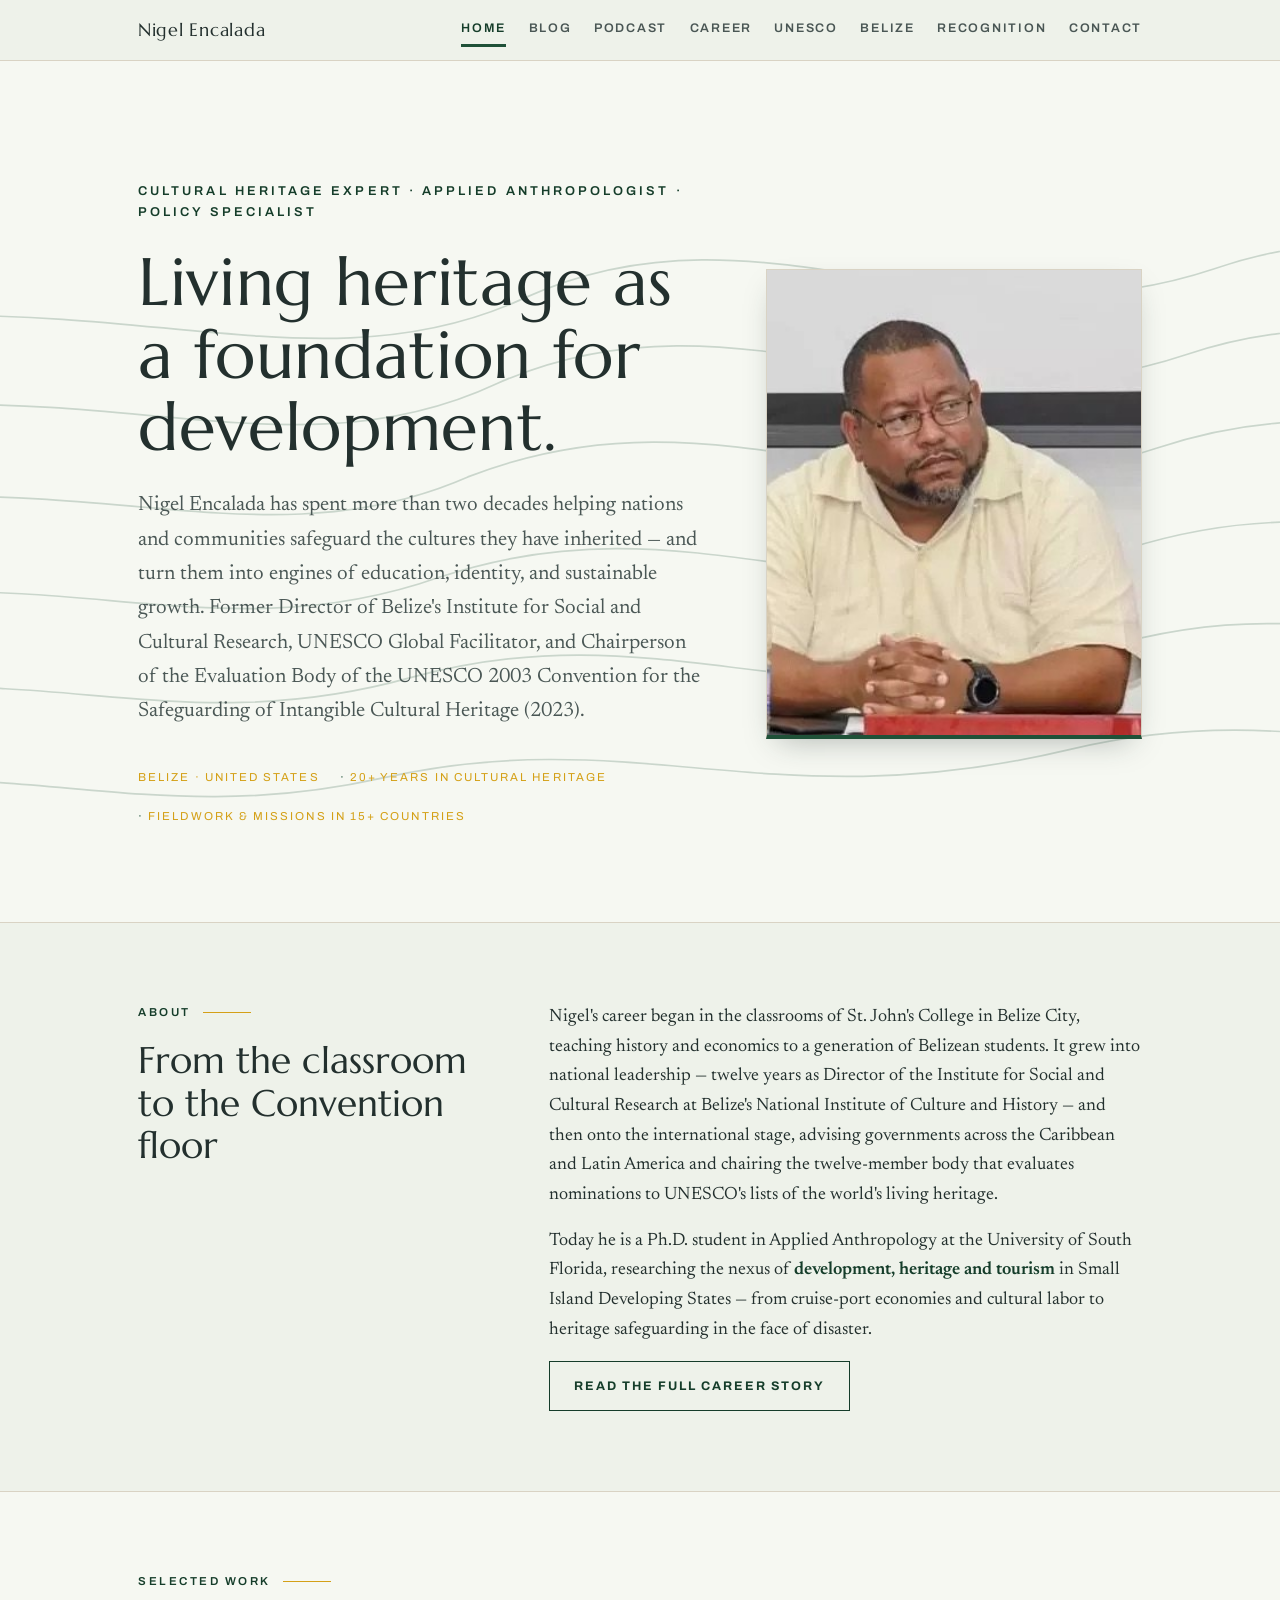
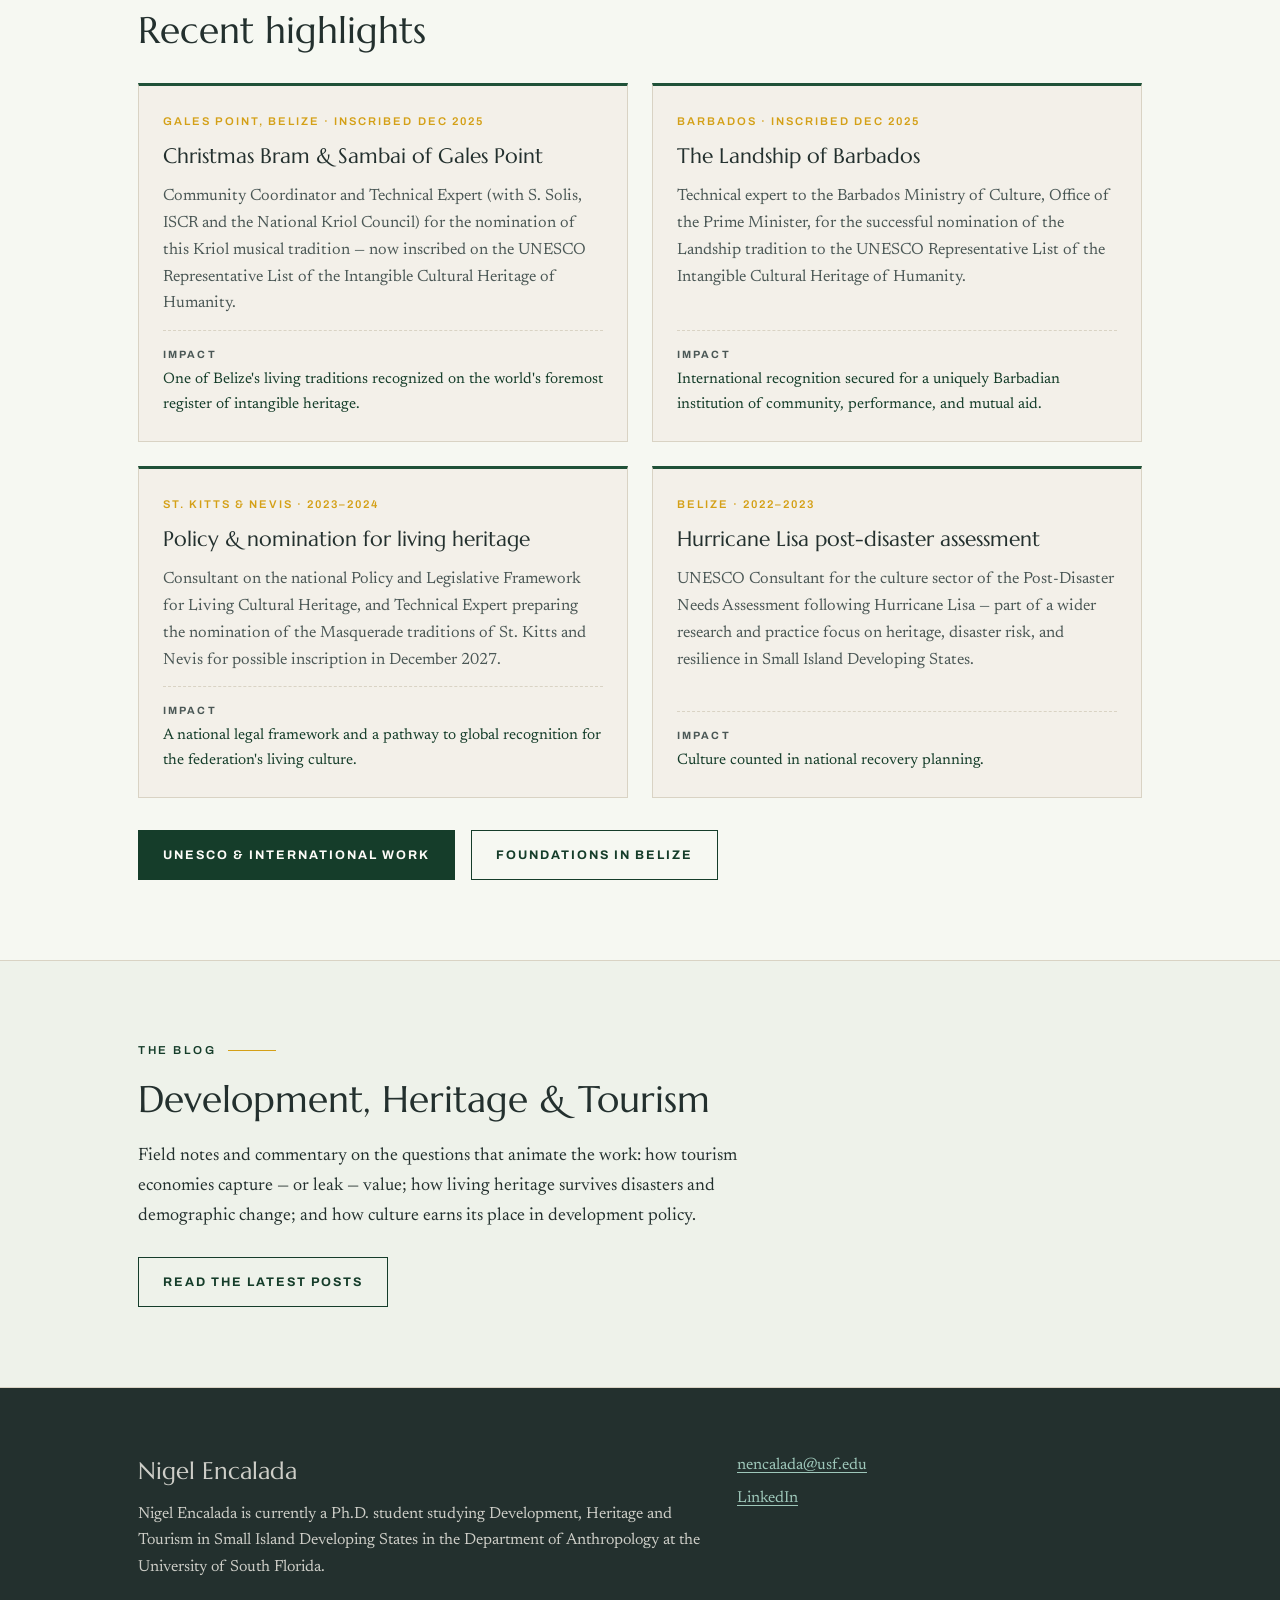
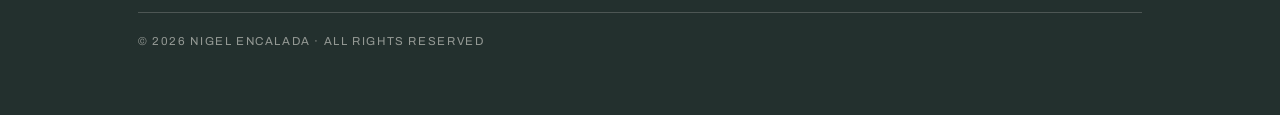
==== commit 864a0cdc: "Add files via upload" ====
--- a/index.html
+++ b/index.html
@@ -3,13 +3,42 @@
 <head>
 <meta charset="UTF-8">
 <meta name="viewport" content="width=device-width, initial-scale=1.0">
-<title>Career &mdash; Nigel Encalada</title>
-<meta name="description" content="The professional career of Nigel Encalada: cultural policy leadership, higher-education instruction, and international heritage work across two decades.">
+<title>Nigel Encalada &mdash; Cultural Heritage Expert &middot; Applied Anthropologist</title>
+<meta name="description" content="Nigel Encalada is a cultural heritage expert, applied anthropologist, and UNESCO Global Facilitator with two decades of leadership in cultural policy and heritage-led development.">
 <link rel="preconnect" href="https://fonts.googleapis.com">
 <link rel="preconnect" href="https://fonts.gstatic.com" crossorigin>
 <link href="https://fonts.googleapis.com/css2?family=Archivo:wght@500;600;700&family=Marcellus&family=Newsreader:ital,opsz,wght@0,6..72,400;0,6..72,600;1,6..72,400&family=Sora:wght@700;800&display=swap" rel="stylesheet">
 <link rel="stylesheet" href="style.css">
-<style>:root{ --accent:#1f5138; --accent-deep:#153d2a; --page-bg:#eef2ea; --page-bg-alt:#f6f8f2; }</style>
+<style>:root{ --accent:#1f5138; --accent-deep:#153d2a; --page-bg:#eef2ea; --page-bg-alt:#f6f8f2; }
+.hero-grid{ display:grid; gap:clamp(2rem,5vw,4rem); align-items:center; }
+@media (min-width:860px){
+  .hero-grid{ grid-template-columns: 1.5fr 1fr; }
+}
+.hero-portrait{ margin:0; position:relative; }
+.hero-portrait img{
+  width:100%; aspect-ratio:4/5; object-fit:cover;
+  border:1px solid var(--line);
+  border-bottom:4px solid var(--accent);
+  background:var(--stone-deep);
+  box-shadow:0 12px 30px -12px rgba(35,48,46,0.35);
+}
+/* graceful placeholder if the photo file isn't there yet */
+.hero-portrait img.missing{
+  min-height:340px;
+  display:flex;
+  position:relative;
+}
+.hero-portrait img.missing::after{
+  content:"Your photo here";
+  position:absolute; inset:0;
+  display:flex; align-items:center; justify-content:center;
+  font-family:var(--font-label); font-size:0.72rem; letter-spacing:0.18em;
+  text-transform:uppercase; color:var(--ink-soft);
+  background:var(--stone-deep);
+}
+@media (max-width:859px){
+  .hero-portrait{ max-width:320px; }
+}</style>
 </head>
 <body>
 
@@ -17,128 +46,166 @@
   <div class="inner">
     <a class="wordmark" href="index.html">Nigel Encalada</a>
     <nav class="primary" aria-label="Main navigation">
-      <a href="index.html">Home</a>
+      <a href="index.html" aria-current="page">Home</a>
       <a href="blog.html">Blog</a>
       <a href="podcast.html">Podcast</a>
-      <a href="career.html" aria-current="page">Career</a>
+      <a href="career.html">Career</a>
       <a href="unesco.html">UNESCO</a>
       <a href="belize.html">Belize</a>
       <a href="recognition.html">Recognition</a>
-      <a href="index.html#contact">Contact</a>
+      <a href="#contact">Contact</a>
     </nav>
   </div>
 </header>
 
 <main>
+
+  <!-- ================= HERO ================= -->
+  <section class="hero">
+    <svg class="contours" viewBox="0 0 1200 600" preserveAspectRatio="xMidYMid slice" aria-hidden="true" fill="none" stroke="currentColor" stroke-width="1.2">
+      <path d="M-50,520 C150,470 240,540 420,500 C600,460 690,530 900,480 C1060,442 1150,500 1260,470"/>
+      <path d="M-50,460 C160,400 260,480 440,430 C620,380 720,470 920,410 C1080,362 1160,430 1260,400"/>
+      <path d="M-50,395 C170,330 290,420 460,360 C640,300 750,400 940,340 C1100,290 1180,360 1260,330"/>
+      <path d="M-50,330 C180,260 320,360 480,290 C660,220 780,330 960,270 C1110,220 1190,290 1260,260"/>
+      <path d="M-50,265 C190,195 340,300 500,225 C670,150 800,265 980,205 C1120,158 1200,225 1260,195"/>
+      <path d="M-50,200 C200,135 360,240 520,165 C685,90 820,205 1000,145 C1130,100 1210,160 1260,135"/>
+      <circle cx="845" cy="255" r="3.5" fill="currentColor" stroke="none"/>
+      <path d="M845,255 L845,225 M845,255 L875,255" stroke-width="1"/>
+    </svg>
+
+    <div class="inner hero-grid">
+      <div class="hero-text">
+        <p class="role">Cultural Heritage Expert &middot; Applied Anthropologist &middot; Policy Specialist</p>
+        <h1>Living heritage as a foundation for development.</h1>
+        <p class="lede">
+          Nigel Encalada has spent more than two decades helping nations and communities
+          safeguard the cultures they have inherited &mdash; and turn them into engines of
+          education, identity, and sustainable growth. Former Director of Belize's
+          Institute for Social and Cultural Research, UNESCO Global Facilitator, and
+          Chairperson of the Evaluation Body of the UNESCO 2003 Convention for the
+          Safeguarding of Intangible Cultural Heritage (2023).
+        </p>
+        <p class="fieldmark">
+          <span>Belize &middot; United States</span>
+          <span>20+ years in cultural heritage</span>
+          <span>Fieldwork &amp; missions in 15+ countries</span>
+        </p>
+      </div>
+
+      <!-- ==================================================================
+           YOUR PORTRAIT:
+           1. Put your photo in the "images" folder (create it if needed).
+           2. Change src below to your filename, e.g. images/nigel.jpg
+           3. Delete the class="portrait-placeholder" so the frame styling
+              switches to a real photo (or just leave it &mdash; it works either way).
+           A vertical/portrait photo ~800x1000px, saved as .jpg, looks best.
+           ================================================================== -->
+      <figure class="hero-portrait">
+        <img src="images/portrait.jpg" alt="Portrait of Nigel Encalada"
+             class="portrait-placeholder"
+             onerror="this.classList.add('missing')">
+      </figure>
+    </div>
+  </section>
+
+  <!-- ================= ABOUT TEASER ================= -->
+  <section class="band">
+    <div class="inner two-col">
+      <div>
+        <p class="eyebrow">About</p>
+        <h2>From the classroom to the Convention floor</h2>
+      </div>
+      <div class="prose">
+        <p>Nigel's career began in the classrooms of St. John's College in Belize City,
+        teaching history and economics to a generation of Belizean students. It grew
+        into national leadership &mdash; twelve years as Director of the Institute for Social
+        and Cultural Research at Belize's National Institute of Culture and History &mdash;
+        and then onto the international stage, advising governments across the
+        Caribbean and Latin America and chairing the twelve-member body that evaluates
+        nominations to UNESCO's lists of the world's living heritage.</p>
+        <p>Today he is a Ph.D. student in Applied Anthropology at the University of
+        South Florida, researching the nexus of <strong>development, heritage and
+        tourism</strong> in Small Island Developing States &mdash; from cruise-port economies
+        and cultural labor to heritage safeguarding in the face of disaster.</p>
+        <p><a class="btn ghost" href="career.html">Read the full career story</a></p>
+      </div>
+    </div>
+  </section>
+
+  <!-- ================= FEATURED WORK ================= -->
   <section class="band alt">
     <div class="inner">
-      <p class="eyebrow">Career</p>
-      <h2>The professional story</h2>
-      <div class="prose">
-        <p>Nigel Encalada is a cultural heritage expert and applied anthropologist
-        whose work spans the classroom, the national institution, and the international
-        convention. For more than two decades he has worked to safeguard living
-        heritage and to make the case that culture belongs at the center of
-        development &mdash; not at its margins.</p>
-        <p>He led Belize's Institute for Social and Cultural Research for twelve years,
-        coordinated the drafting of the country's first national culture policy, and
-        served as Belize's National Focal Point for the UNESCO 2003 Convention. That
-        national foundation carried him into international practice as a UNESCO Global
-        Facilitator, a consultant to Caribbean governments, and, in 2023, Chairperson
-        of the body that evaluates the world's nominations for intangible cultural
-        heritage. He is now completing a Ph.D. examining how development, heritage, and
-        tourism intersect in Small Island Developing States.</p>
-      </div>
-    </div>
-  </section>
-
+      <p class="eyebrow">Selected work</p>
+      <h2>Recent highlights</h2>
+
+      <div class="projects">
+        <article class="project">
+          <p class="where">Gales Point, Belize &middot; Inscribed Dec 2025</p>
+          <h3>Christmas Bram &amp; Sambai of Gales Point</h3>
+          <p>Community Coordinator and Technical Expert (with S. Solis, ISCR and the
+          National Kriol Council) for the nomination of this Kriol musical tradition &mdash;
+          now inscribed on the UNESCO Representative List of the Intangible Cultural
+          Heritage of Humanity.</p>
+          <p class="impact">One of Belize's living traditions recognized on the world's
+          foremost register of intangible heritage.</p>
+        </article>
+
+        <article class="project">
+          <p class="where">Barbados &middot; Inscribed Dec 2025</p>
+          <h3>The Landship of Barbados</h3>
+          <p>Technical expert to the Barbados Ministry of Culture, Office of the Prime
+          Minister, for the successful nomination of the Landship tradition to the
+          UNESCO Representative List of the Intangible Cultural Heritage of Humanity.</p>
+          <p class="impact">International recognition secured for a uniquely Barbadian
+          institution of community, performance, and mutual aid.</p>
+        </article>
+
+        <article class="project">
+          <p class="where">St. Kitts &amp; Nevis &middot; 2023&ndash;2024</p>
+          <h3>Policy &amp; nomination for living heritage</h3>
+          <p>Consultant on the national Policy and Legislative Framework for Living
+          Cultural Heritage, and Technical Expert preparing the nomination of the
+          Masquerade traditions of St. Kitts and Nevis for possible inscription in
+          December 2027.</p>
+          <p class="impact">A national legal framework and a pathway to global
+          recognition for the federation's living culture.</p>
+        </article>
+
+        <article class="project">
+          <p class="where">Belize &middot; 2022&ndash;2023</p>
+          <h3>Hurricane Lisa post-disaster assessment</h3>
+          <p>UNESCO Consultant for the culture sector of the Post-Disaster Needs
+          Assessment following Hurricane Lisa &mdash; part of a wider research and practice
+          focus on heritage, disaster risk, and resilience in Small Island Developing
+          States.</p>
+          <p class="impact">Culture counted in national recovery planning.</p>
+        </article>
+      </div>
+
+      <p style="margin-top:2rem">
+        <a class="btn" href="unesco.html">UNESCO &amp; international work</a>
+        &nbsp;&nbsp;
+        <a class="btn ghost" href="belize.html">Foundations in Belize</a>
+      </p>
+    </div>
+  </section>
+
+  <!-- ================= BLOG TEASER ================= -->
   <section class="band">
     <div class="inner">
-      <p class="eyebrow">Timeline</p>
-      <h2>Positions &amp; milestones</h2>
-
-      <div class="timeline">
-
-        <div class="tl-item">
-          <p class="tl-when">2024 &mdash; present</p>
-          <div class="tl-body">
-            <h3>Ph.D. Student</h3>
-            <p class="org">Department of Anthropology &middot; University of South Florida</p>
-            <p>Researching Development, Heritage and Tourism in Small Island Developing
-            States.</p>
-          </div>
-        </div>
-
-        <div class="tl-item">
-          <p class="tl-when">2014 &mdash; 2024</p>
-          <div class="tl-body">
-            <h3>UNESCO Global Facilitator</h3>
-            <p class="org">International consultancy</p>
-            <p>International heritage missions, evaluations, and technical assistance.</p>
-            <ul>
-              <li>Chaired the Evaluation Body of the UNESCO 2003 Convention (2023)</li>
-              <li>Technical expert on Belize and Barbados nominations inscribed in 2025</li>
-              <li>Consultant on living-heritage policy for St. Kitts &amp; Nevis</li>
-            </ul>
-          </div>
-        </div>
-
-        <div class="tl-item">
-          <p class="tl-when">2009 &mdash; 2021</p>
-          <div class="tl-body">
-            <h3>Director, Institute for Social and Cultural Research (ISCR)</h3>
-            <p class="org">National Institute of Culture and History (NICH) &middot; Belize</p>
-            <p>Led Belize's national body for social and cultural research for twelve
-            years &mdash; directing research, publications, heritage safeguarding, and
-            national cultural policy.</p>
-            <ul>
-              <li>Coordinated and co-drafted the Belize National Cultural Policy 2016&ndash;2026</li>
-              <li>Served as Belize's National Focal Point for the UNESCO 2003 Convention (2012&ndash;2021)</li>
-              <li>Founded and edited the <em>Research Reports in Belizean History and Anthropology</em> series</li>
-            </ul>
-          </div>
-        </div>
-
-        <div class="tl-item">
-          <p class="tl-when">2007 &mdash; 2009</p>
-          <div class="tl-body">
-            <h3>Director, Belizean Studies Resource Center</h3>
-            <p class="org">St. John's College &middot; Belize City</p>
-            <p>Directed the resource center and co-edited the <em>Journal of Belizean
-            Studies</em>, building scholarly infrastructure for the study of Belizean
-            history and society.</p>
-          </div>
-        </div>
-
-        <div class="tl-item">
-          <p class="tl-when">1997 &mdash; 2024</p>
-          <div class="tl-body">
-            <h3>Lecturer &amp; Adjunct Lecturer</h3>
-            <p class="org">St. John's College &middot; University of Belize &middot; Galen University &middot; Wesley Junior College</p>
-            <p>More than two decades of higher-education teaching in Belizean and
-            Caribbean history, micro- and macroeconomics, research methods, and global
-            affairs &mdash; training students and teachers-in-training alike.</p>
-          </div>
-        </div>
-
-        <div class="tl-item">
-          <p class="tl-when">Education</p>
-          <div class="tl-body">
-            <h3>Ph.D., Applied Anthropology &middot; M.Ed. &middot; B.A.</h3>
-            <p class="org">USF &middot; University of North Florida &middot; Rockhurst University</p>
-            <p>Ph.D. in Applied Anthropology (Development, Heritage &amp; Tourism), in
-            progress, University of South Florida. M.Ed. in Educational Leadership
-            (2007), University of North Florida. B.A. in Global Studies &mdash; History,
-            Economics, Political Science (2001), Rockhurst University; Alpha Sigma Nu
-            Honor Society, top 4%.</p>
-          </div>
-        </div>
-
-      </div>
-    </div>
-  </section>
+      <p class="eyebrow">The blog</p>
+      <h2>Development, Heritage &amp; Tourism</h2>
+      <p class="prose">Field notes and commentary on the questions that animate the
+      work: how tourism economies capture &mdash; or leak &mdash; value; how living heritage
+      survives disasters and demographic change; and how culture earns its place in
+      development policy.</p>
+      <p style="margin-top:1.6rem"><a class="btn ghost" href="blog.html">Read the latest posts</a></p>
+    </div>
+  </section>
+
 </main>
 
+<!-- ================= FOOTER / CONTACT ================= -->
 <footer class="site-footer" id="contact">
   <div class="inner">
     <div>
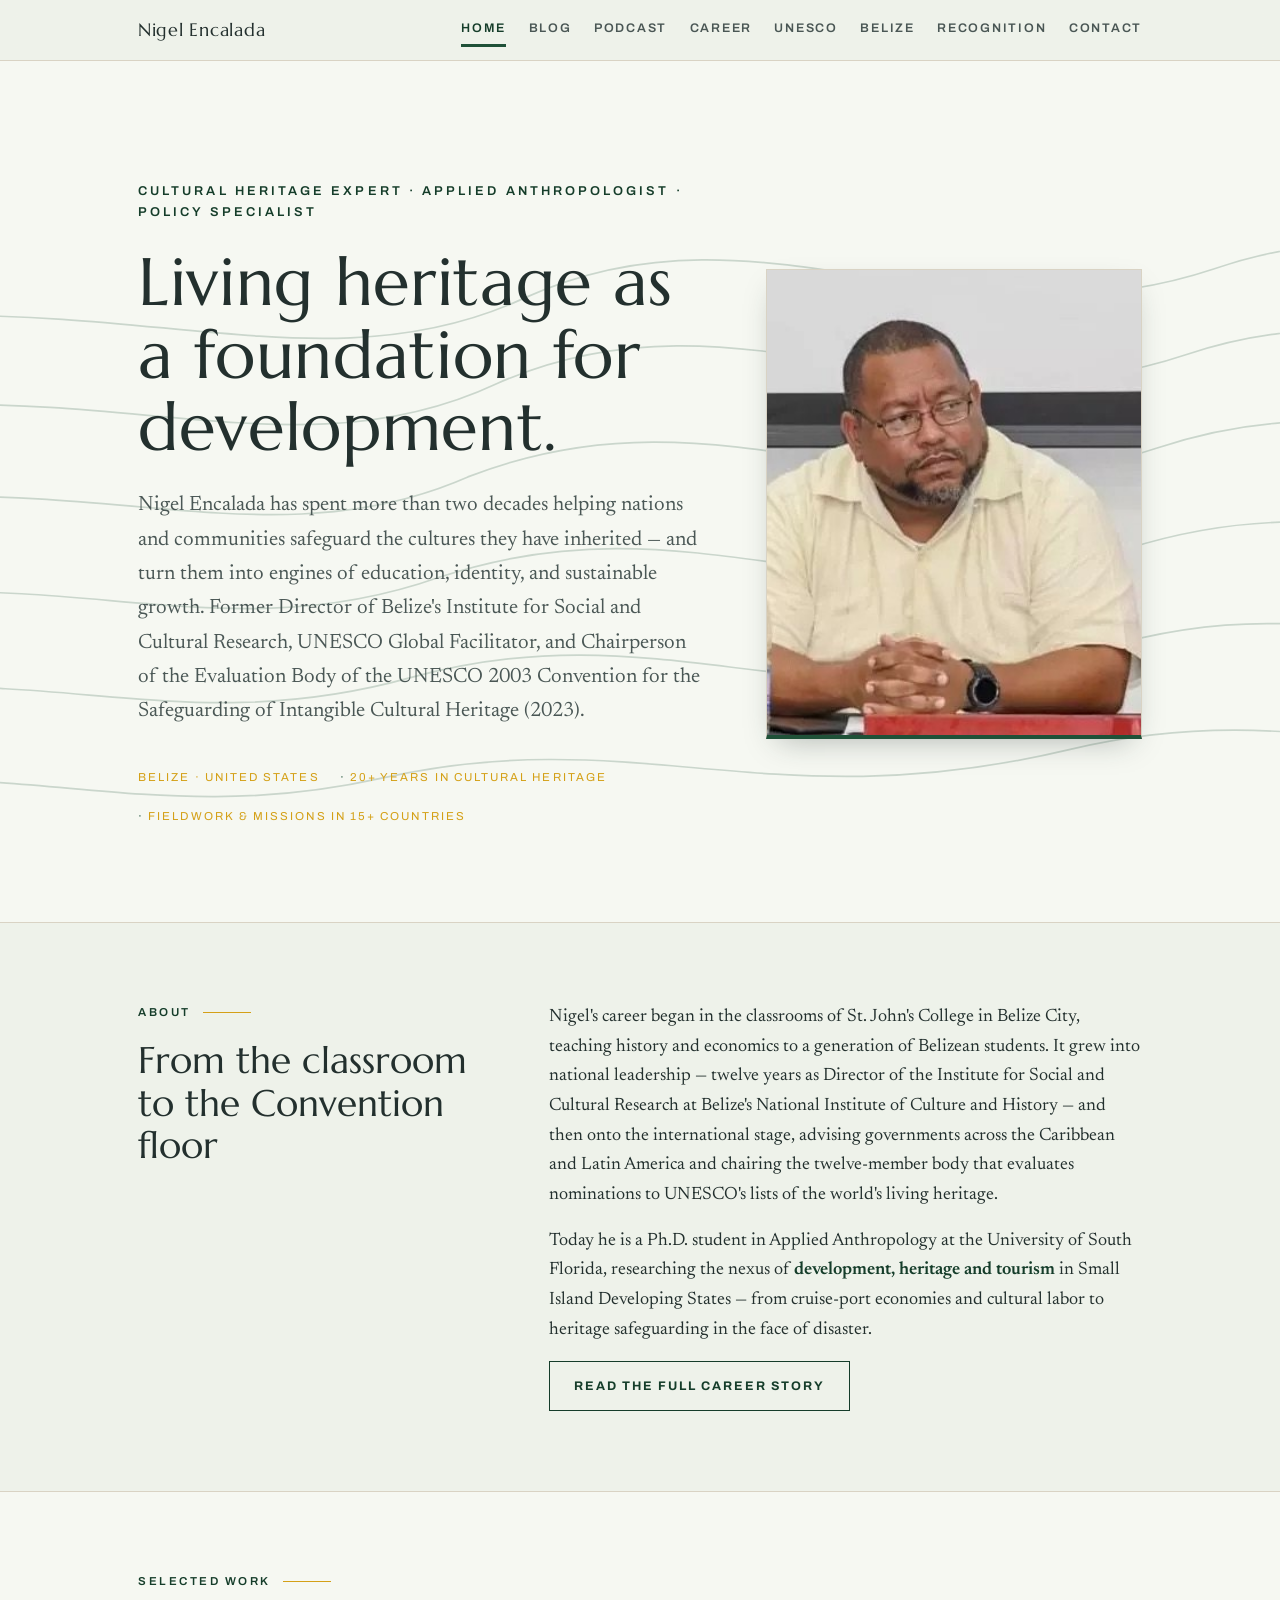
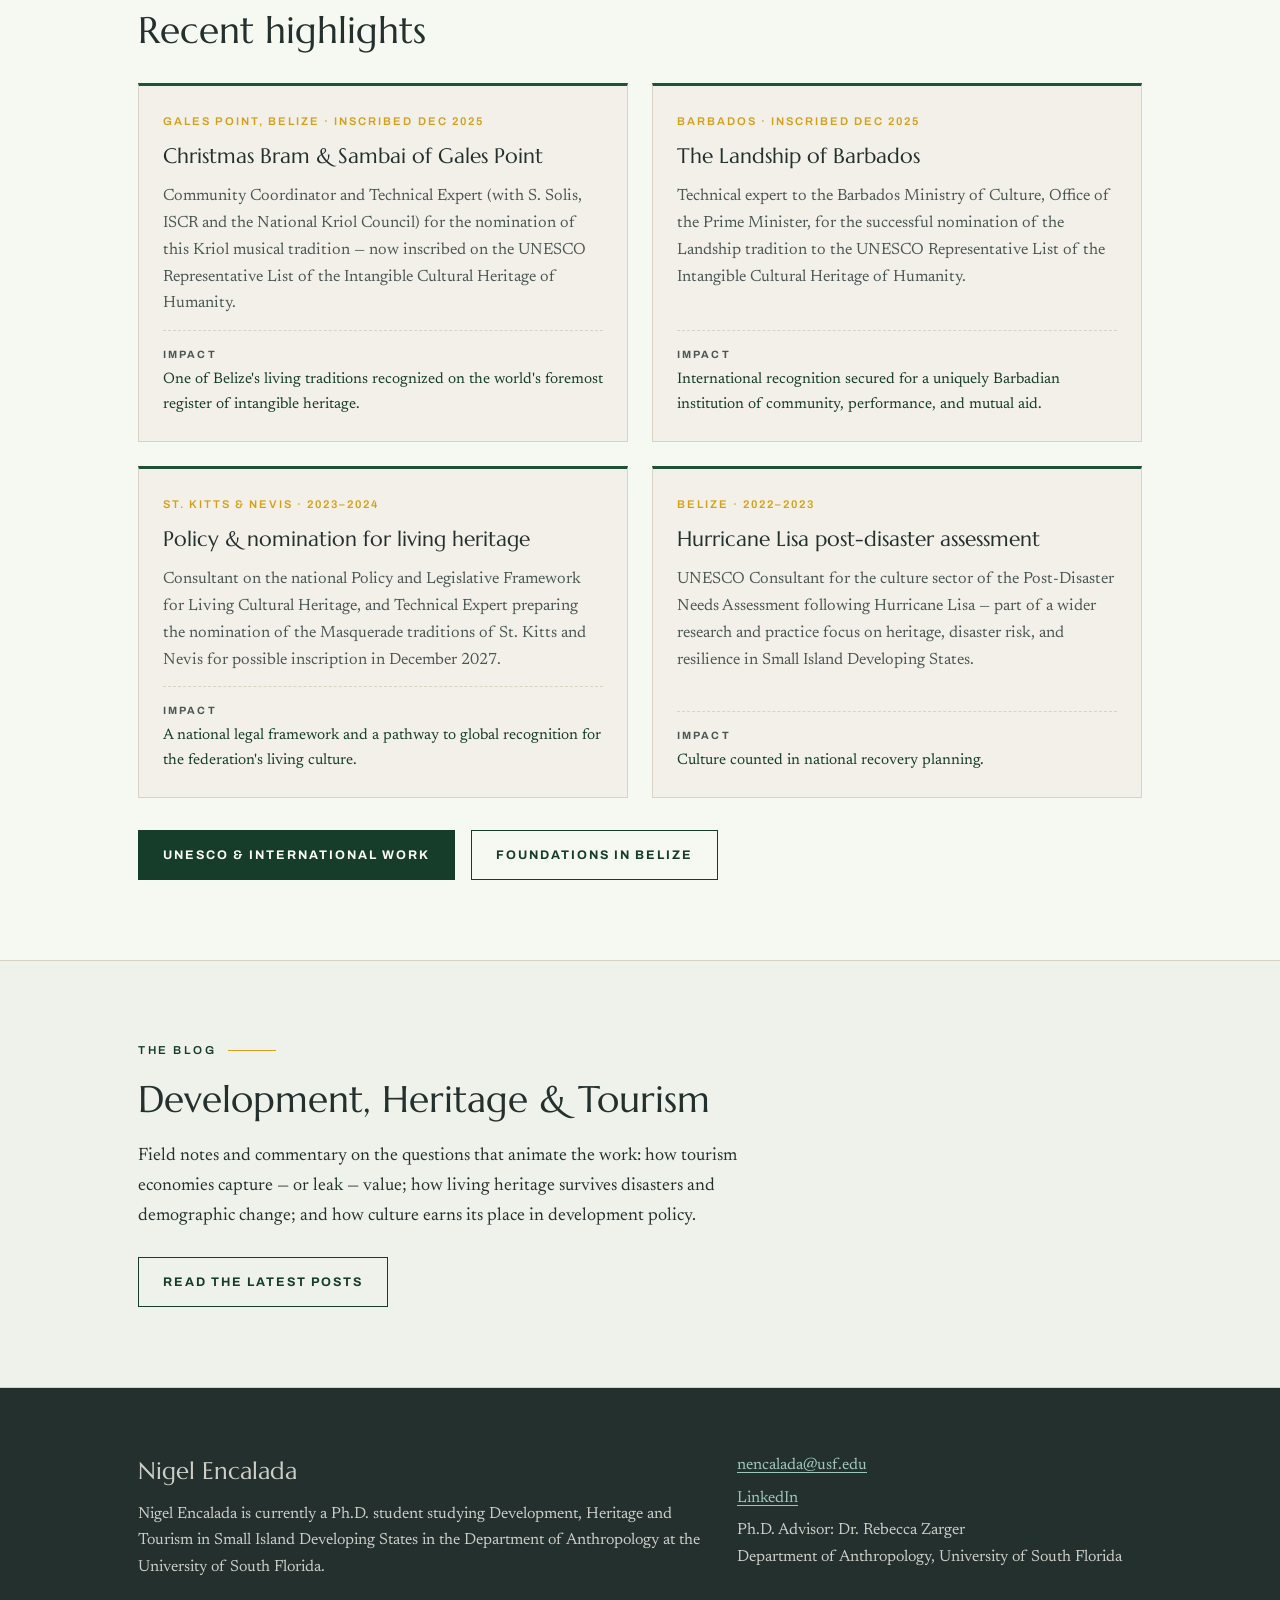
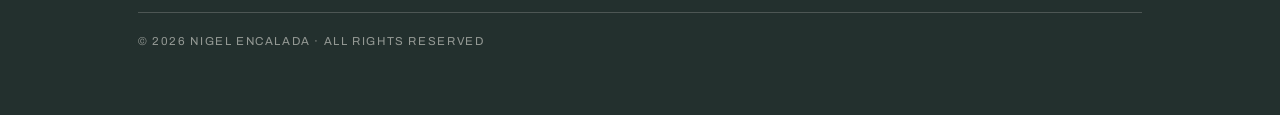
==== commit 5b892a6e: "Add files via upload" ====
--- a/index.html
+++ b/index.html
@@ -217,6 +217,8 @@
     <div class="links">
       <a href="mailto:nencalada@usf.edu">nencalada@usf.edu</a>
       <a href="https://www.linkedin.com/in/nigel-encalada-08b03880/" rel="me">LinkedIn</a>
+      <p class="advisor">Ph.D. Advisor: Dr. Rebecca Zarger<br>
+      Department of Anthropology, University of South Florida</p>
     </div>
     <p class="fineprint">&copy; 2026 Nigel Encalada &middot; All rights reserved</p>
   </div>
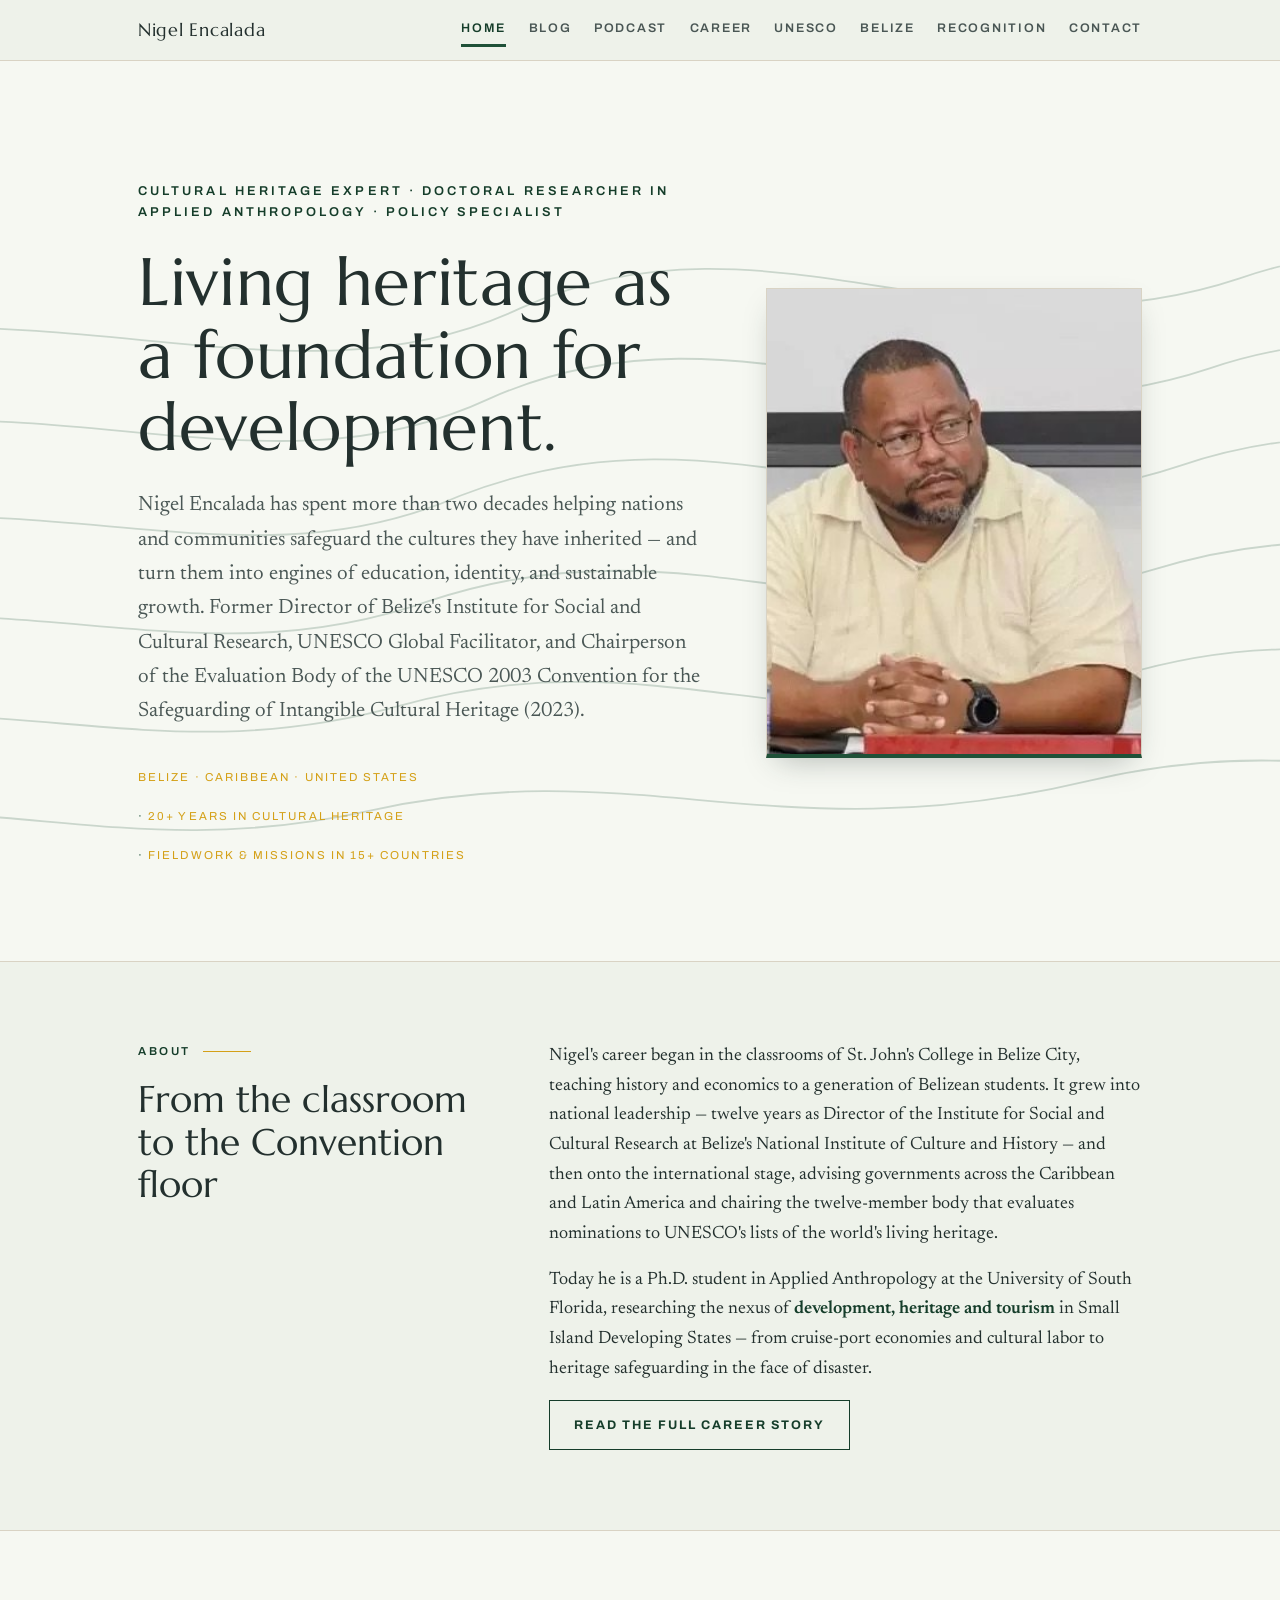
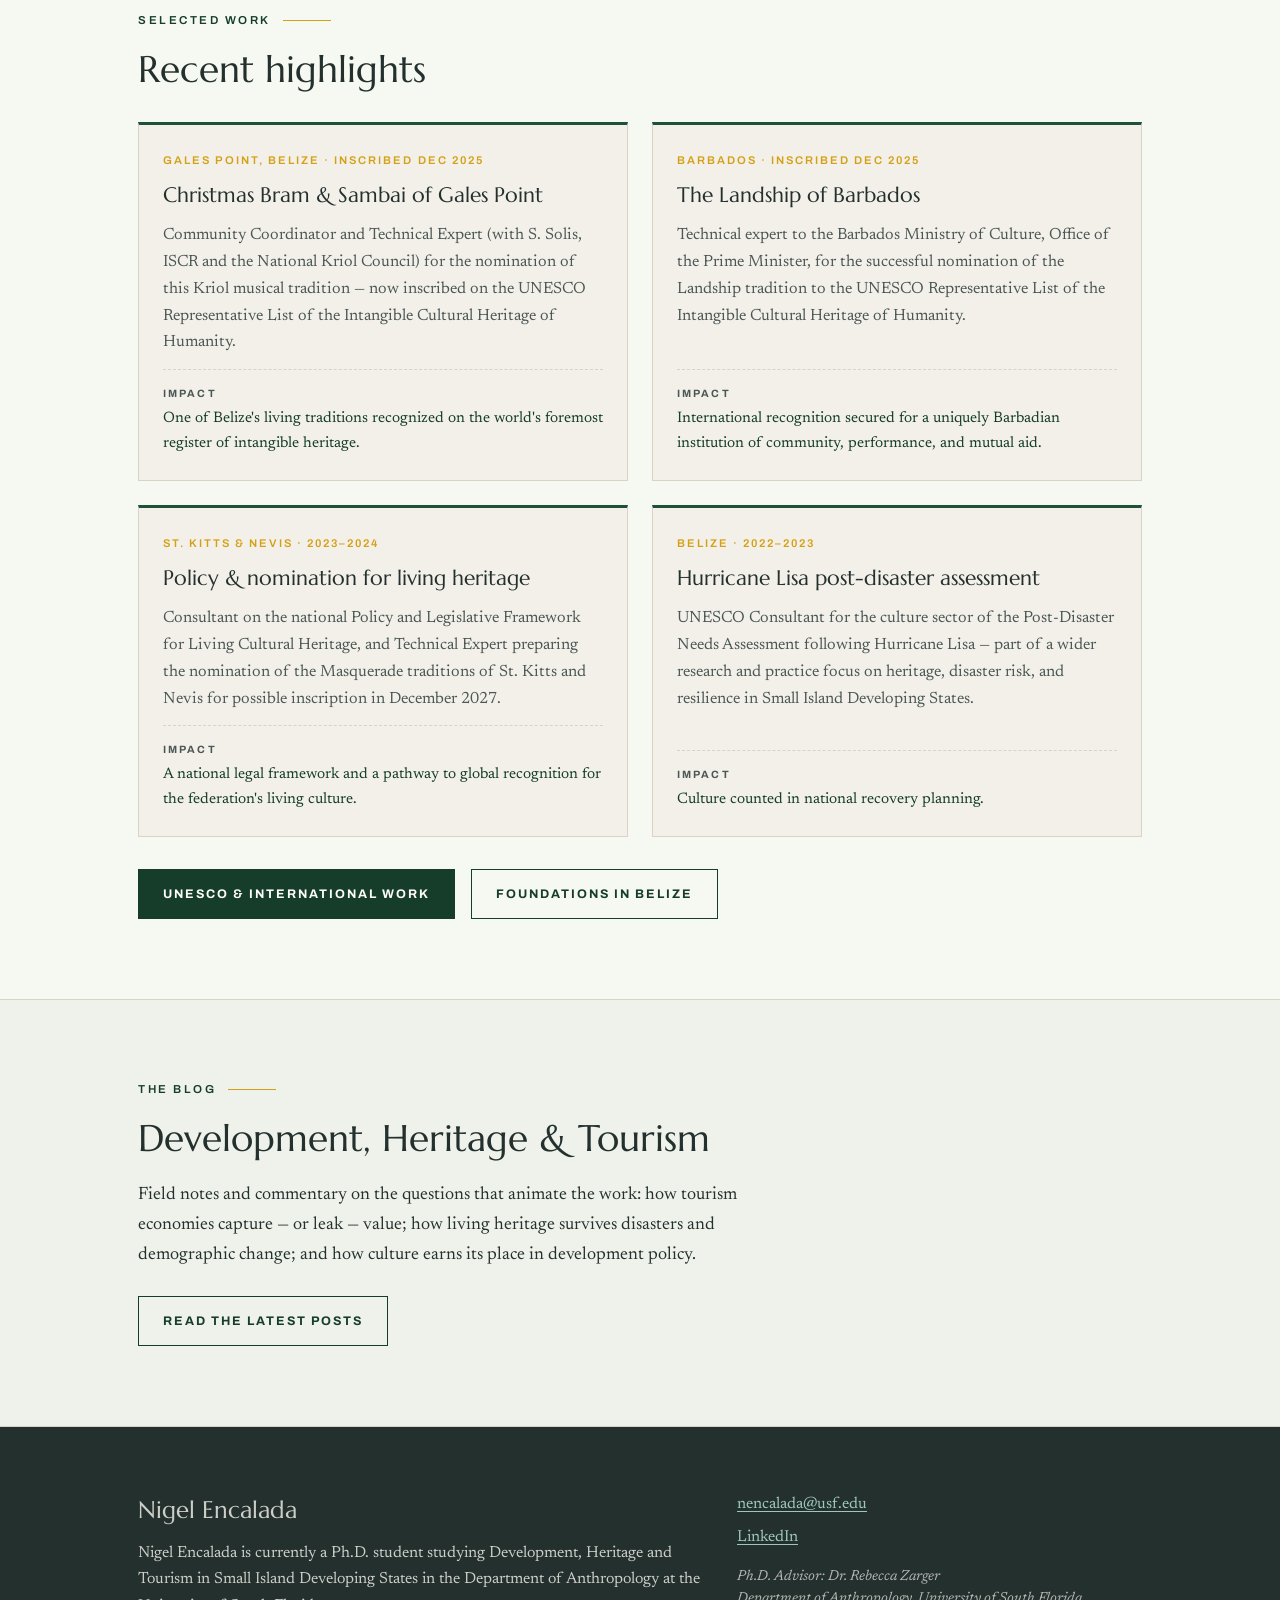
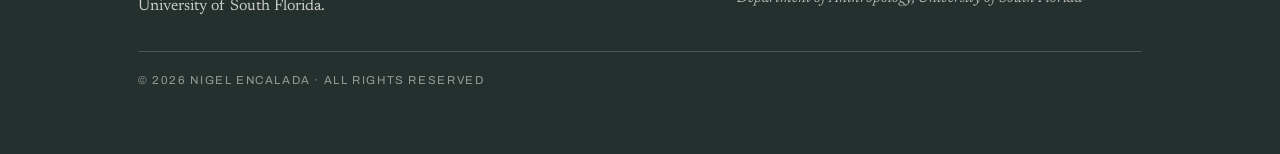
==== commit 0de77b55: "Add files via upload" ====
--- a/index.html
+++ b/index.html
@@ -3,8 +3,8 @@
 <head>
 <meta charset="UTF-8">
 <meta name="viewport" content="width=device-width, initial-scale=1.0">
-<title>Nigel Encalada &mdash; Cultural Heritage Expert &middot; Applied Anthropologist</title>
-<meta name="description" content="Nigel Encalada is a cultural heritage expert, applied anthropologist, and UNESCO Global Facilitator with two decades of leadership in cultural policy and heritage-led development.">
+<title>Nigel Encalada &mdash; Cultural Heritage Expert &middot; Doctoral Researcher in Applied Anthropology</title>
+<meta name="description" content="Nigel Encalada is a cultural heritage expert, doctoral researcher in applied anthropology, and UNESCO Global Facilitator with two decades of leadership in cultural policy and heritage-led development.">
 <link rel="preconnect" href="https://fonts.googleapis.com">
 <link rel="preconnect" href="https://fonts.gstatic.com" crossorigin>
 <link href="https://fonts.googleapis.com/css2?family=Archivo:wght@500;600;700&family=Marcellus&family=Newsreader:ital,opsz,wght@0,6..72,400;0,6..72,600;1,6..72,400&family=Sora:wght@700;800&display=swap" rel="stylesheet">
@@ -75,7 +75,7 @@
 
     <div class="inner hero-grid">
       <div class="hero-text">
-        <p class="role">Cultural Heritage Expert &middot; Applied Anthropologist &middot; Policy Specialist</p>
+        <p class="role">Cultural Heritage Expert &middot; Doctoral Researcher in Applied Anthropology &middot; Policy Specialist</p>
         <h1>Living heritage as a foundation for development.</h1>
         <p class="lede">
           Nigel Encalada has spent more than two decades helping nations and communities
@@ -86,7 +86,7 @@
           Safeguarding of Intangible Cultural Heritage (2023).
         </p>
         <p class="fieldmark">
-          <span>Belize &middot; United States</span>
+          <span>Belize &middot; Caribbean &middot; United States</span>
           <span>20+ years in cultural heritage</span>
           <span>Fieldwork &amp; missions in 15+ countries</span>
         </p>
--- a/style.css
+++ b/style.css
@@ -350,6 +350,14 @@
 footer a { color: #9ec7ba; }
 footer a:hover { color: var(--white); }
 footer .links { display: grid; gap: 0.4rem; }
+footer .advisor {
+  margin-top: 0.6rem;
+  font-family: var(--font-body);
+  font-style: italic;
+  font-size: 0.9rem;
+  line-height: 1.5;
+  color: color-mix(in srgb, var(--stone) 70%, transparent);
+}
 footer .fineprint {
   grid-column: 1 / -1;
   border-top: 1px solid color-mix(in srgb, var(--stone) 20%, transparent);
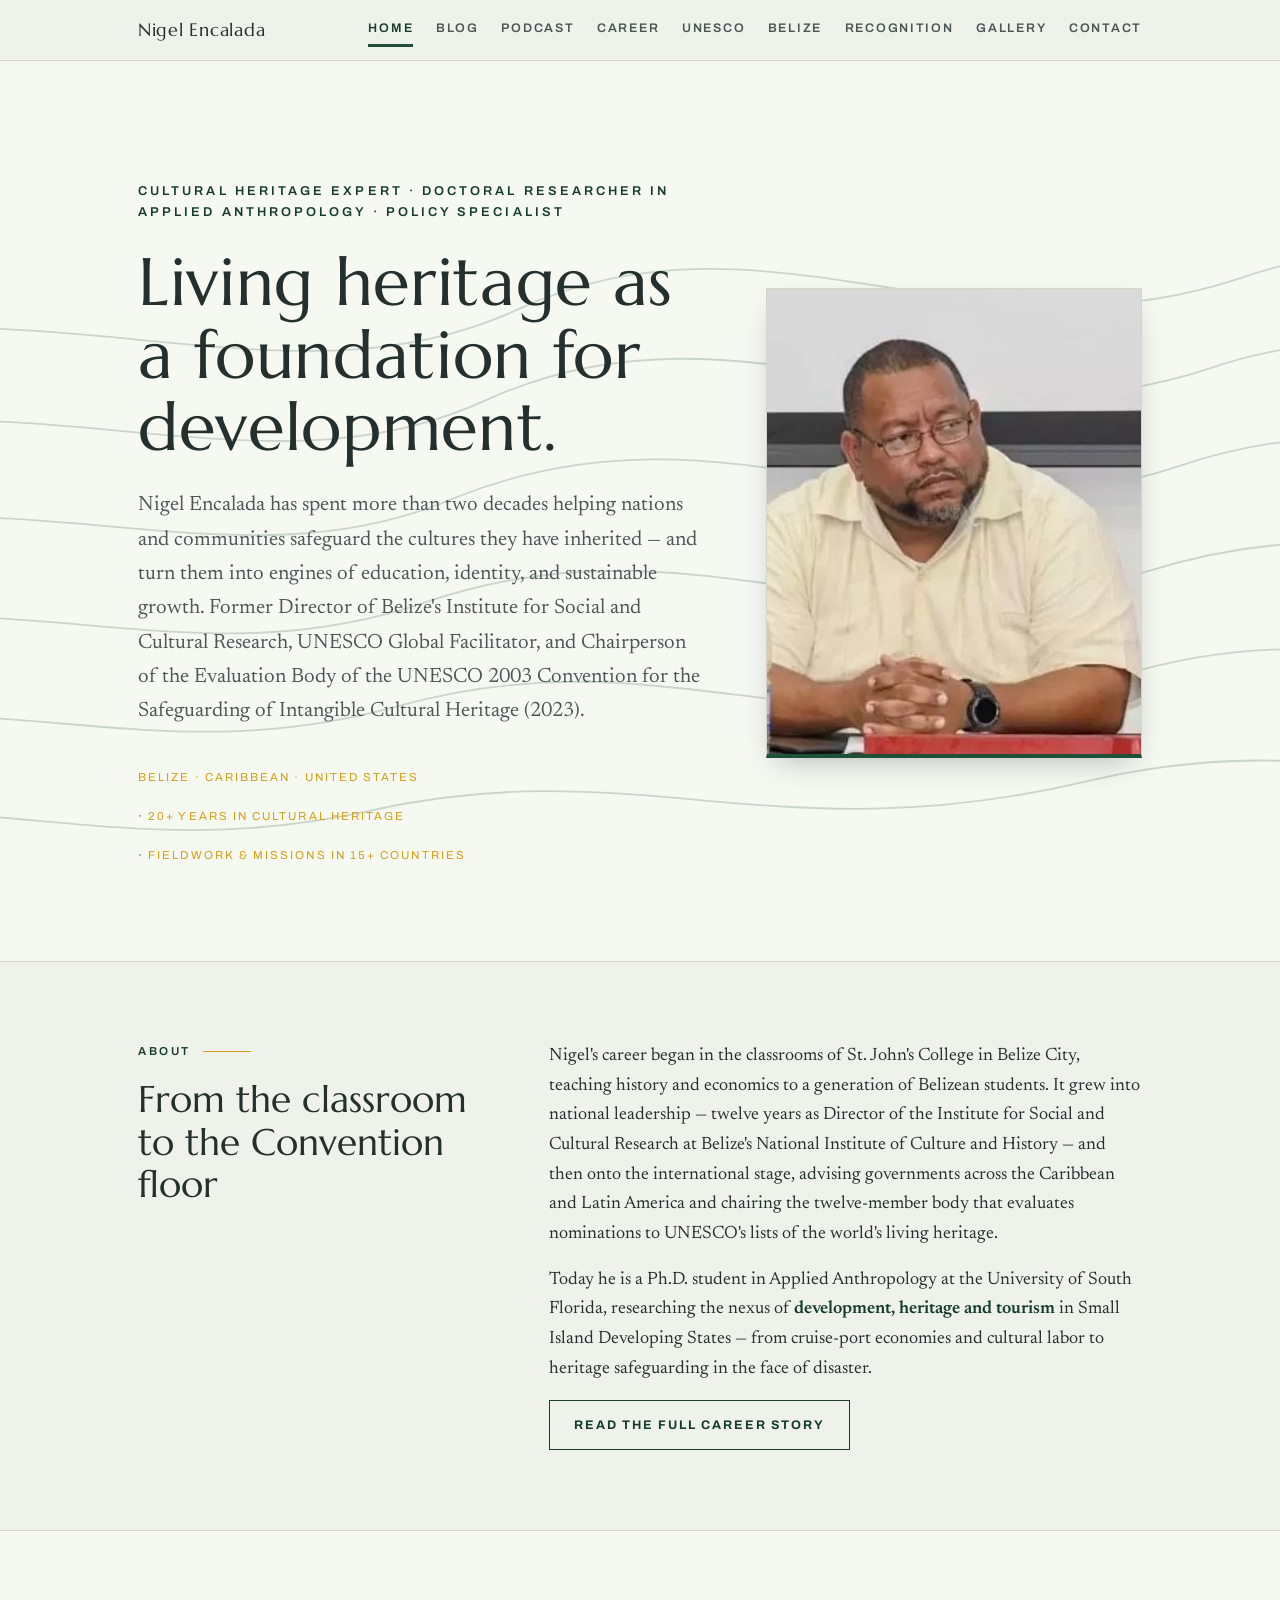
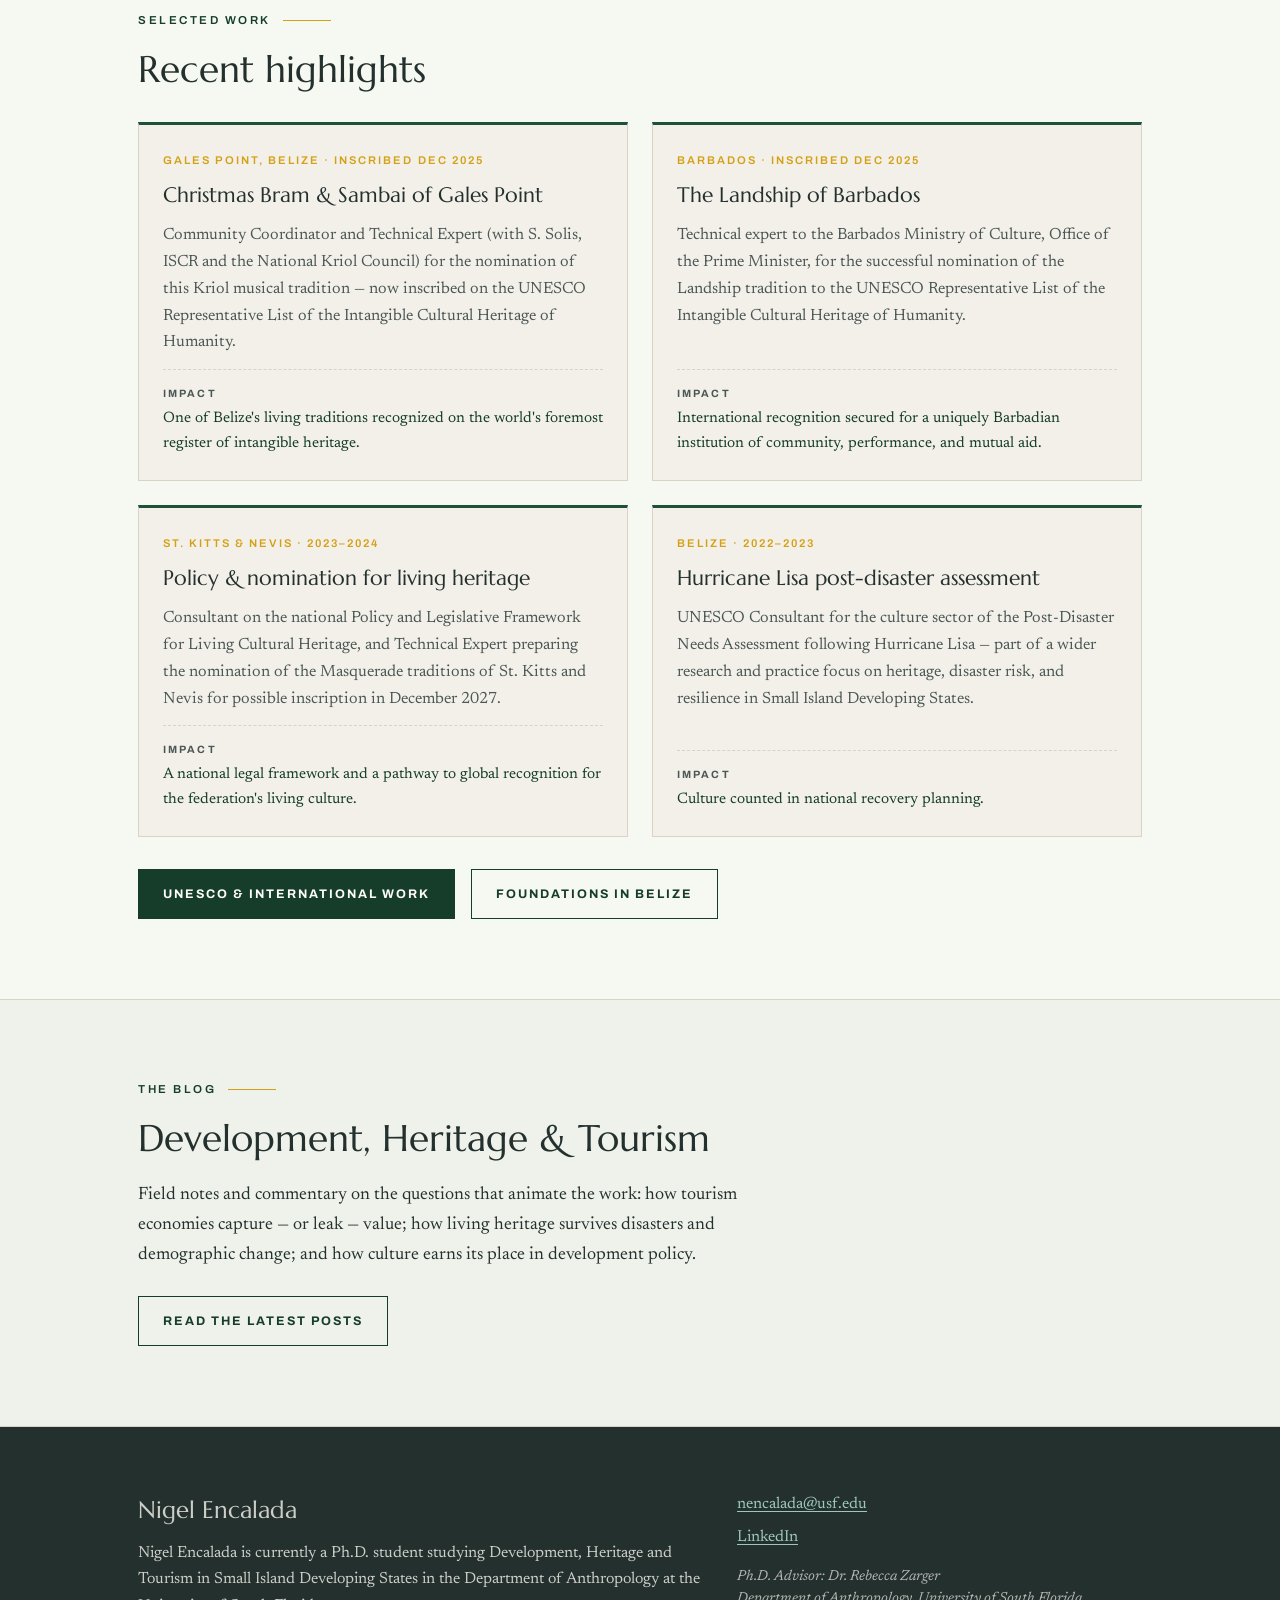
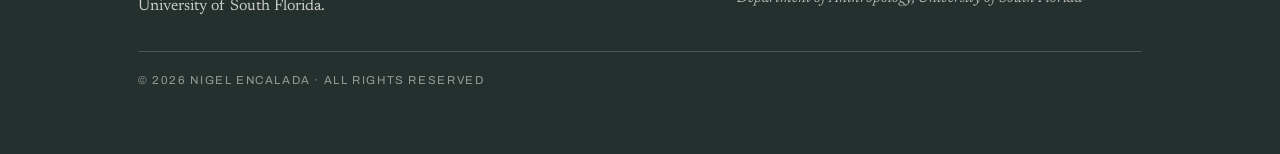
==== commit 1c319402: "Add files via upload" ====
--- a/index.html
+++ b/index.html
@@ -53,6 +53,7 @@
       <a href="unesco.html">UNESCO</a>
       <a href="belize.html">Belize</a>
       <a href="recognition.html">Recognition</a>
+      <a href="gallery.html">Gallery</a>
       <a href="#contact">Contact</a>
     </nav>
   </div>
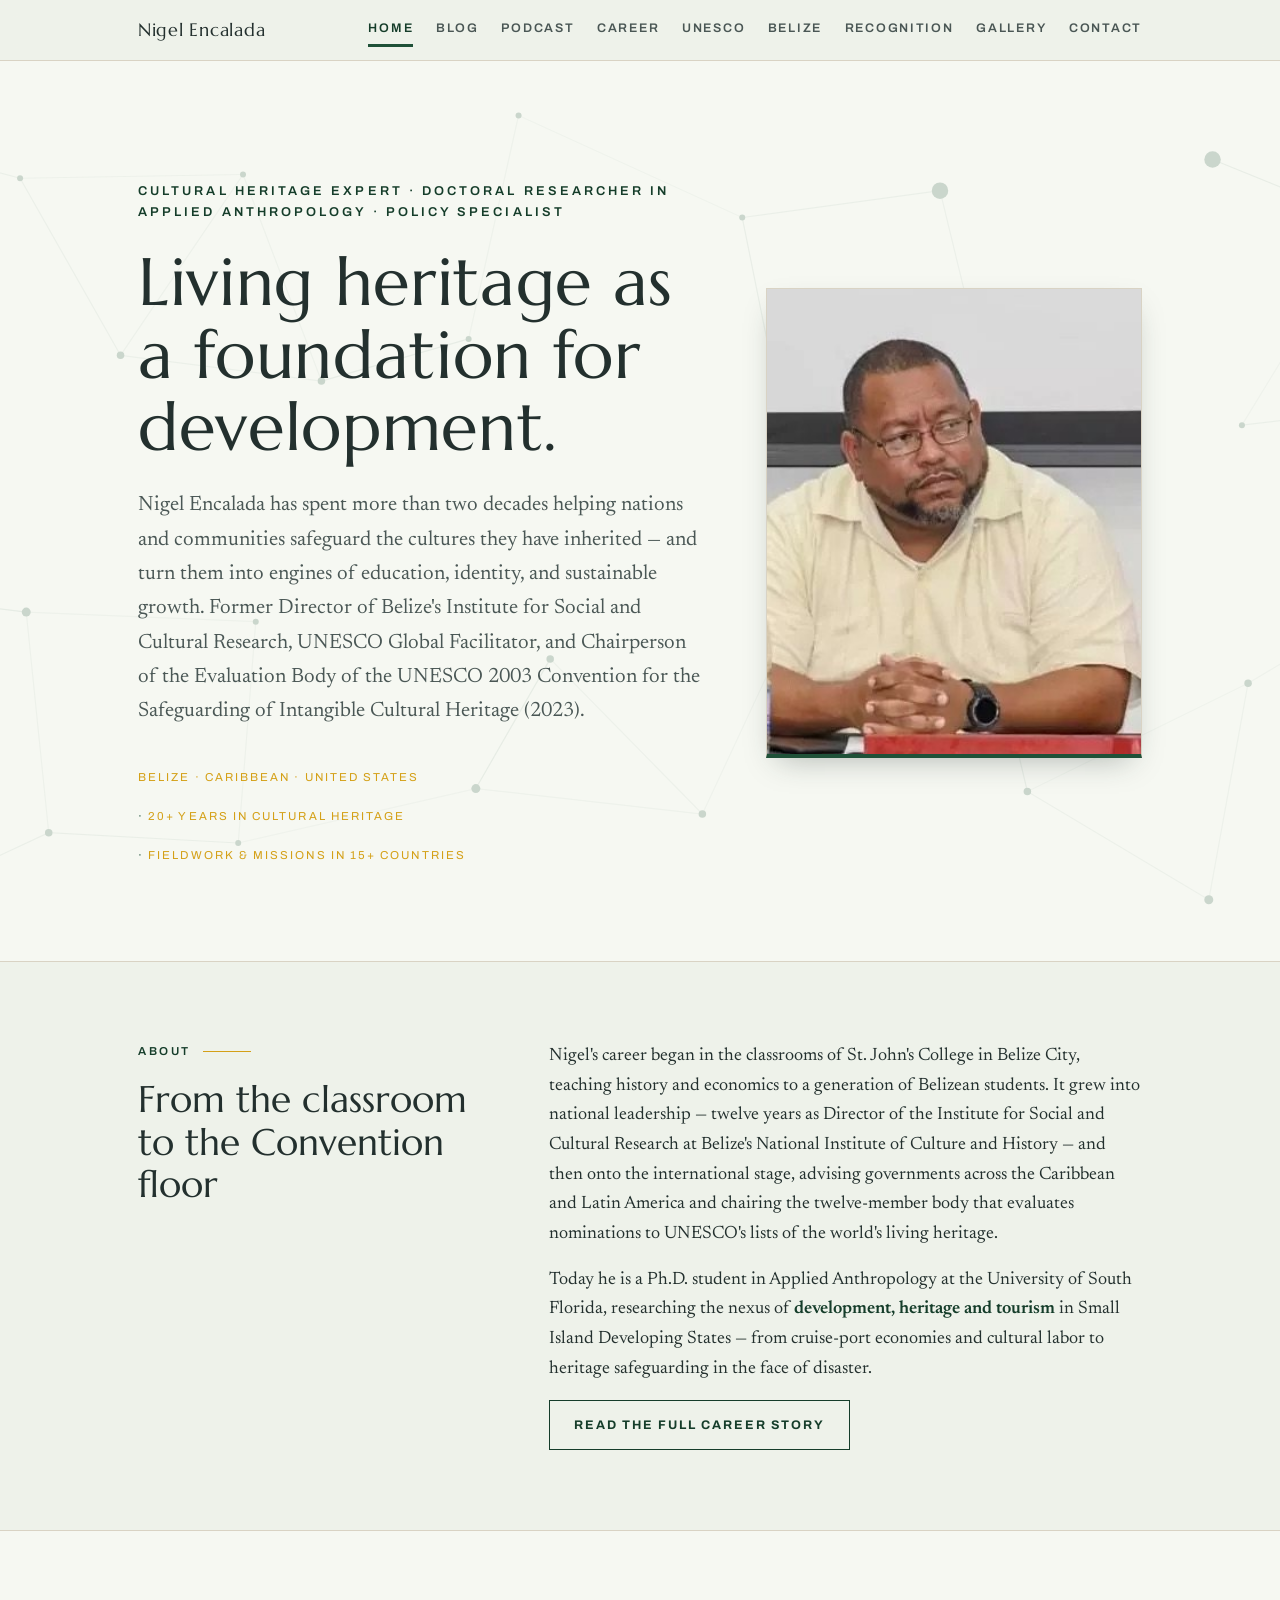
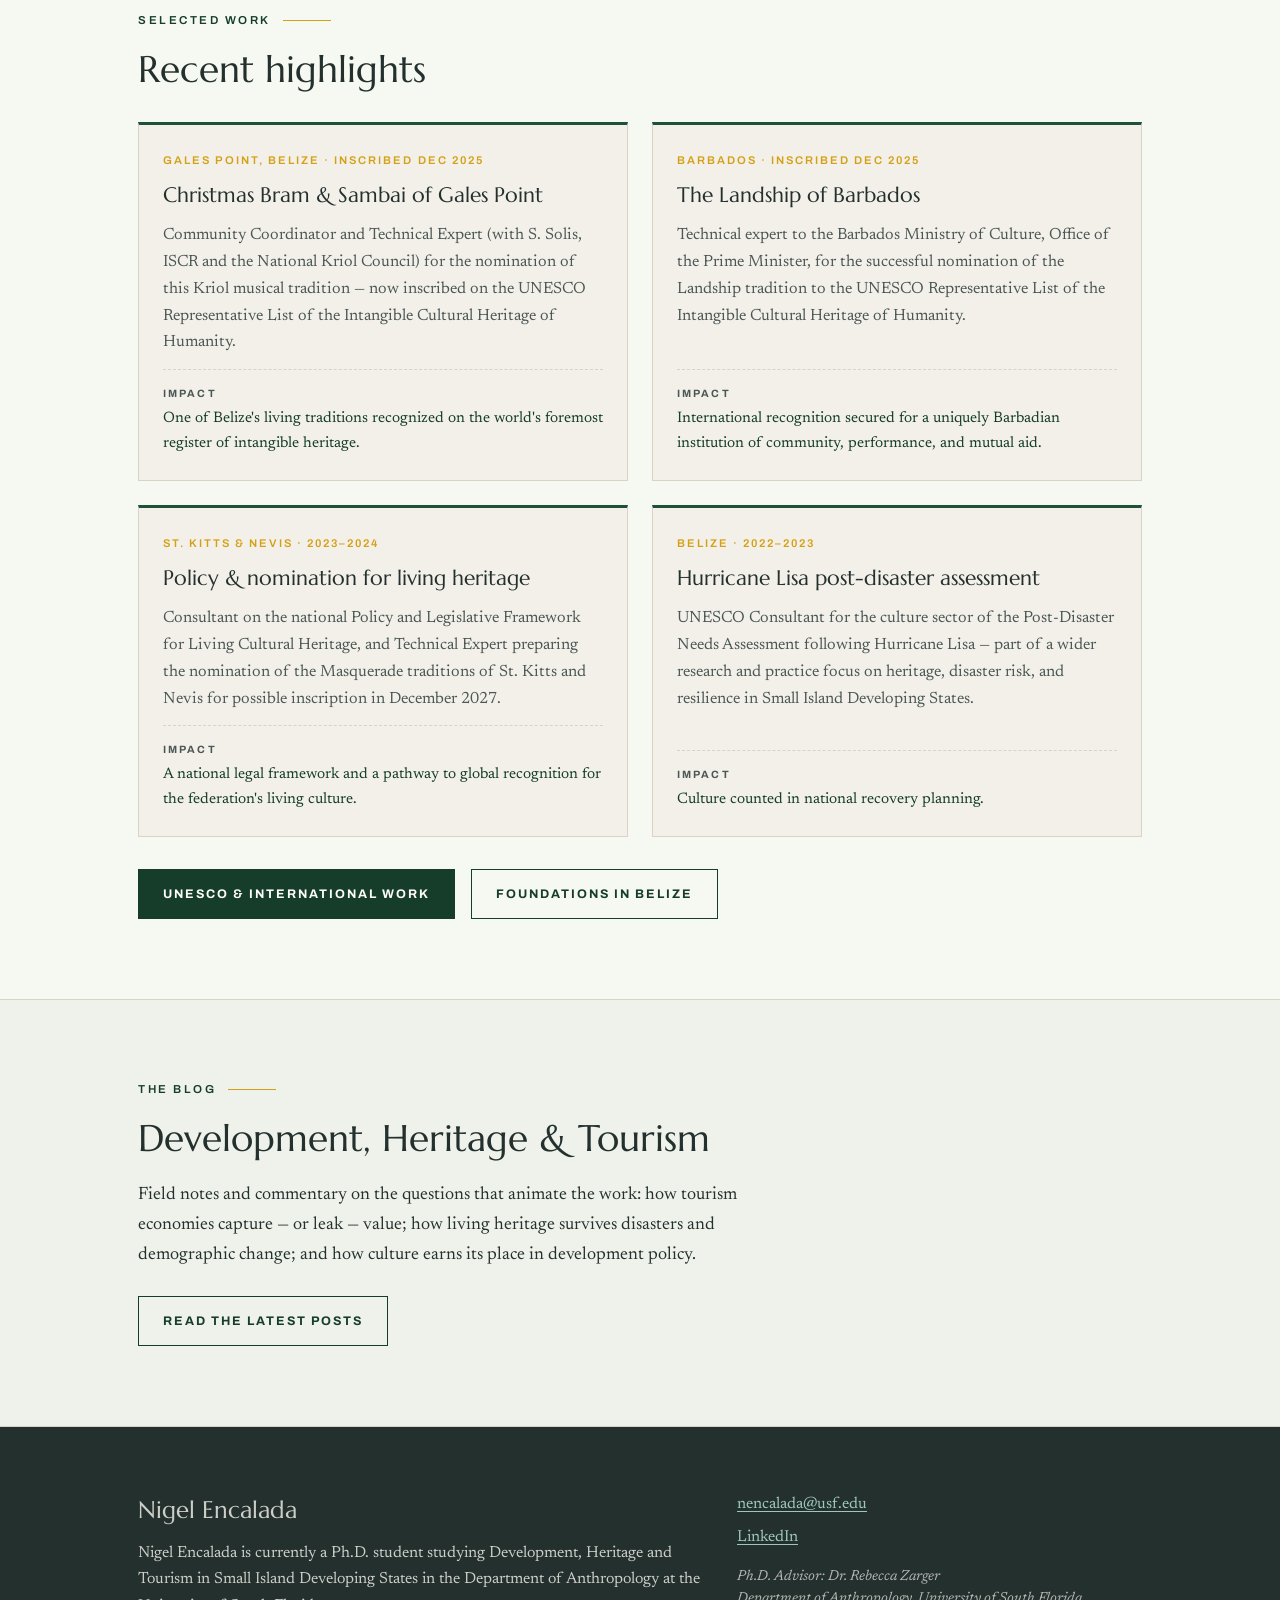
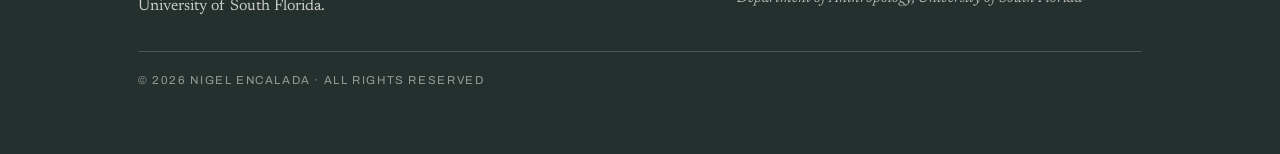
==== commit 721f5e12: "Add files via upload" ====
--- a/index.html
+++ b/index.html
@@ -64,14 +64,76 @@
   <!-- ================= HERO ================= -->
   <section class="hero">
     <svg class="contours" viewBox="0 0 1200 600" preserveAspectRatio="xMidYMid slice" aria-hidden="true" fill="none" stroke="currentColor" stroke-width="1.2">
-      <path d="M-50,520 C150,470 240,540 420,500 C600,460 690,530 900,480 C1060,442 1150,500 1260,470"/>
-      <path d="M-50,460 C160,400 260,480 440,430 C620,380 720,470 920,410 C1080,362 1160,430 1260,400"/>
-      <path d="M-50,395 C170,330 290,420 460,360 C640,300 750,400 940,340 C1100,290 1180,360 1260,330"/>
-      <path d="M-50,330 C180,260 320,360 480,290 C660,220 780,330 960,270 C1110,220 1190,290 1260,260"/>
-      <path d="M-50,265 C190,195 340,300 500,225 C670,150 800,265 980,205 C1120,158 1200,225 1260,195"/>
-      <path d="M-50,200 C200,135 360,240 520,165 C685,90 820,205 1000,145 C1130,100 1210,160 1260,135"/>
-      <circle cx="845" cy="255" r="3.5" fill="currentColor" stroke="none"/>
-      <path d="M845,255 L845,225 M845,255 L875,255" stroke-width="1"/>
+      <line x1="59.1" y1="43.6" x2="186.5" y2="78.2" stroke-width="0.8" opacity="0.25"/>
+      <line x1="59.1" y1="43.6" x2="43.0" y2="190.6" stroke-width="0.8" opacity="0.2"/>
+      <line x1="186.5" y1="78.2" x2="335.2" y2="75.7" stroke-width="0.8" opacity="0.2"/>
+      <line x1="186.5" y1="78.2" x2="253.5" y2="196.3" stroke-width="0.8" opacity="0.24"/>
+      <line x1="335.2" y1="75.7" x2="253.5" y2="196.3" stroke-width="0.8" opacity="0.21"/>
+      <line x1="335.2" y1="75.7" x2="387.5" y2="213.5" stroke-width="0.8" opacity="0.2"/>
+      <line x1="519.0" y1="36.3" x2="668.2" y2="104.4" stroke-width="0.8" opacity="0.15"/>
+      <line x1="519.0" y1="36.3" x2="485.7" y2="185.4" stroke-width="0.8" opacity="0.19"/>
+      <line x1="668.2" y1="104.4" x2="800.1" y2="86.5" stroke-width="0.8" opacity="0.25"/>
+      <line x1="668.2" y1="104.4" x2="691.2" y2="218.5" stroke-width="0.8" opacity="0.3"/>
+      <line x1="800.1" y1="86.5" x2="832.7" y2="220.8" stroke-width="0.8" opacity="0.23"/>
+      <line x1="981.9" y1="65.7" x2="1084.2" y2="107.3" stroke-width="0.8" opacity="0.32"/>
+      <line x1="1084.2" y1="107.3" x2="1001.5" y2="242.9" stroke-width="0.8" opacity="0.17"/>
+      <line x1="1084.2" y1="107.3" x2="1131.7" y2="227.3" stroke-width="0.8" opacity="0.26"/>
+      <line x1="253.5" y1="196.3" x2="387.5" y2="213.5" stroke-width="0.8" opacity="0.24"/>
+      <line x1="387.5" y1="213.5" x2="485.7" y2="185.4" stroke-width="0.8" opacity="0.34"/>
+      <line x1="691.2" y1="218.5" x2="832.7" y2="220.8" stroke-width="0.8" opacity="0.22"/>
+      <line x1="691.2" y1="218.5" x2="708.8" y2="358.2" stroke-width="0.8" opacity="0.22"/>
+      <line x1="832.7" y1="220.8" x2="833.5" y2="382.2" stroke-width="0.8" opacity="0.16"/>
+      <line x1="1001.5" y1="242.9" x2="1131.7" y2="227.3" stroke-width="0.8" opacity="0.25"/>
+      <line x1="1131.7" y1="227.3" x2="1139.8" y2="335.5" stroke-width="0.8" opacity="0.32"/>
+      <line x1="95.7" y1="355.9" x2="190.6" y2="367.6" stroke-width="0.8" opacity="0.36"/>
+      <line x1="190.6" y1="367.6" x2="343.7" y2="374.0" stroke-width="0.8" opacity="0.19"/>
+      <line x1="190.6" y1="367.6" x2="205.6" y2="514.7" stroke-width="0.8" opacity="0.2"/>
+      <line x1="343.7" y1="374.0" x2="332.0" y2="521.6" stroke-width="0.8" opacity="0.2"/>
+      <line x1="540.1" y1="398.8" x2="490.5" y2="485.3" stroke-width="0.8" opacity="0.35"/>
+      <line x1="540.1" y1="398.8" x2="641.6" y2="502.3" stroke-width="0.8" opacity="0.21"/>
+      <line x1="708.8" y1="358.2" x2="833.5" y2="382.2" stroke-width="0.8" opacity="0.27"/>
+      <line x1="708.8" y1="358.2" x2="641.6" y2="502.3" stroke-width="0.8" opacity="0.17"/>
+      <line x1="833.5" y1="382.2" x2="858.4" y2="487.3" stroke-width="0.8" opacity="0.32"/>
+      <line x1="1005.6" y1="415.0" x2="1139.8" y2="335.5" stroke-width="0.8" opacity="0.18"/>
+      <line x1="1005.6" y1="415.0" x2="858.4" y2="487.3" stroke-width="0.8" opacity="0.15"/>
+      <line x1="1005.6" y1="415.0" x2="979.4" y2="559.5" stroke-width="0.8" opacity="0.21"/>
+      <line x1="88.2" y1="569.4" x2="205.6" y2="514.7" stroke-width="0.8" opacity="0.26"/>
+      <line x1="205.6" y1="514.7" x2="332.0" y2="521.6" stroke-width="0.8" opacity="0.27"/>
+      <line x1="332.0" y1="521.6" x2="490.5" y2="485.3" stroke-width="0.8" opacity="0.16"/>
+      <line x1="490.5" y1="485.3" x2="641.6" y2="502.3" stroke-width="0.8" opacity="0.19"/>
+      <line x1="858.4" y1="487.3" x2="979.4" y2="559.5" stroke-width="0.8" opacity="0.22"/>
+      <circle cx="59.1" cy="43.6" r="2.5" fill="currentColor" stroke="none"/>
+      <circle cx="186.5" cy="78.2" r="2.0" fill="currentColor" stroke="none"/>
+      <circle cx="335.2" cy="75.7" r="2.0" fill="currentColor" stroke="none"/>
+      <circle cx="519.0" cy="36.3" r="2.0" fill="currentColor" stroke="none"/>
+      <circle cx="668.2" cy="104.4" r="2.0" fill="currentColor" stroke="none"/>
+      <circle cx="800.1" cy="86.5" r="5.5" fill="currentColor" stroke="none"/>
+      <circle cx="981.9" cy="65.7" r="5.5" fill="currentColor" stroke="none"/>
+      <circle cx="1084.2" cy="107.3" r="2.0" fill="currentColor" stroke="none"/>
+      <circle cx="43.0" cy="190.6" r="2.0" fill="currentColor" stroke="none"/>
+      <circle cx="253.5" cy="196.3" r="2.5" fill="currentColor" stroke="none"/>
+      <circle cx="387.5" cy="213.5" r="2.5" fill="currentColor" stroke="none"/>
+      <circle cx="485.7" cy="185.4" r="2.0" fill="currentColor" stroke="none"/>
+      <circle cx="691.2" cy="218.5" r="2.0" fill="currentColor" stroke="none"/>
+      <circle cx="832.7" cy="220.8" r="2.0" fill="currentColor" stroke="none"/>
+      <circle cx="1001.5" cy="242.9" r="2.0" fill="currentColor" stroke="none"/>
+      <circle cx="1131.7" cy="227.3" r="4.5" fill="currentColor" stroke="none"/>
+      <circle cx="95.7" cy="355.9" r="5.5" fill="currentColor" stroke="none"/>
+      <circle cx="190.6" cy="367.6" r="3.0" fill="currentColor" stroke="none"/>
+      <circle cx="343.7" cy="374.0" r="2.0" fill="currentColor" stroke="none"/>
+      <circle cx="540.1" cy="398.8" r="2.5" fill="currentColor" stroke="none"/>
+      <circle cx="708.8" cy="358.2" r="3.0" fill="currentColor" stroke="none"/>
+      <circle cx="833.5" cy="382.2" r="2.5" fill="currentColor" stroke="none"/>
+      <circle cx="1005.6" cy="415.0" r="2.5" fill="currentColor" stroke="none"/>
+      <circle cx="1139.8" cy="335.5" r="3.0" fill="currentColor" stroke="none"/>
+      <circle cx="88.2" cy="569.4" r="3.0" fill="currentColor" stroke="none"/>
+      <circle cx="205.6" cy="514.7" r="2.5" fill="currentColor" stroke="none"/>
+      <circle cx="332.0" cy="521.6" r="2.0" fill="currentColor" stroke="none"/>
+      <circle cx="490.5" cy="485.3" r="3.0" fill="currentColor" stroke="none"/>
+      <circle cx="641.6" cy="502.3" r="2.5" fill="currentColor" stroke="none"/>
+      <circle cx="858.4" cy="487.3" r="2.5" fill="currentColor" stroke="none"/>
+      <circle cx="979.4" cy="559.5" r="3.0" fill="currentColor" stroke="none"/>
+      <circle cx="1157.8" cy="505.1" r="2.5" fill="currentColor" stroke="none"/>
     </svg>
 
     <div class="inner hero-grid">
